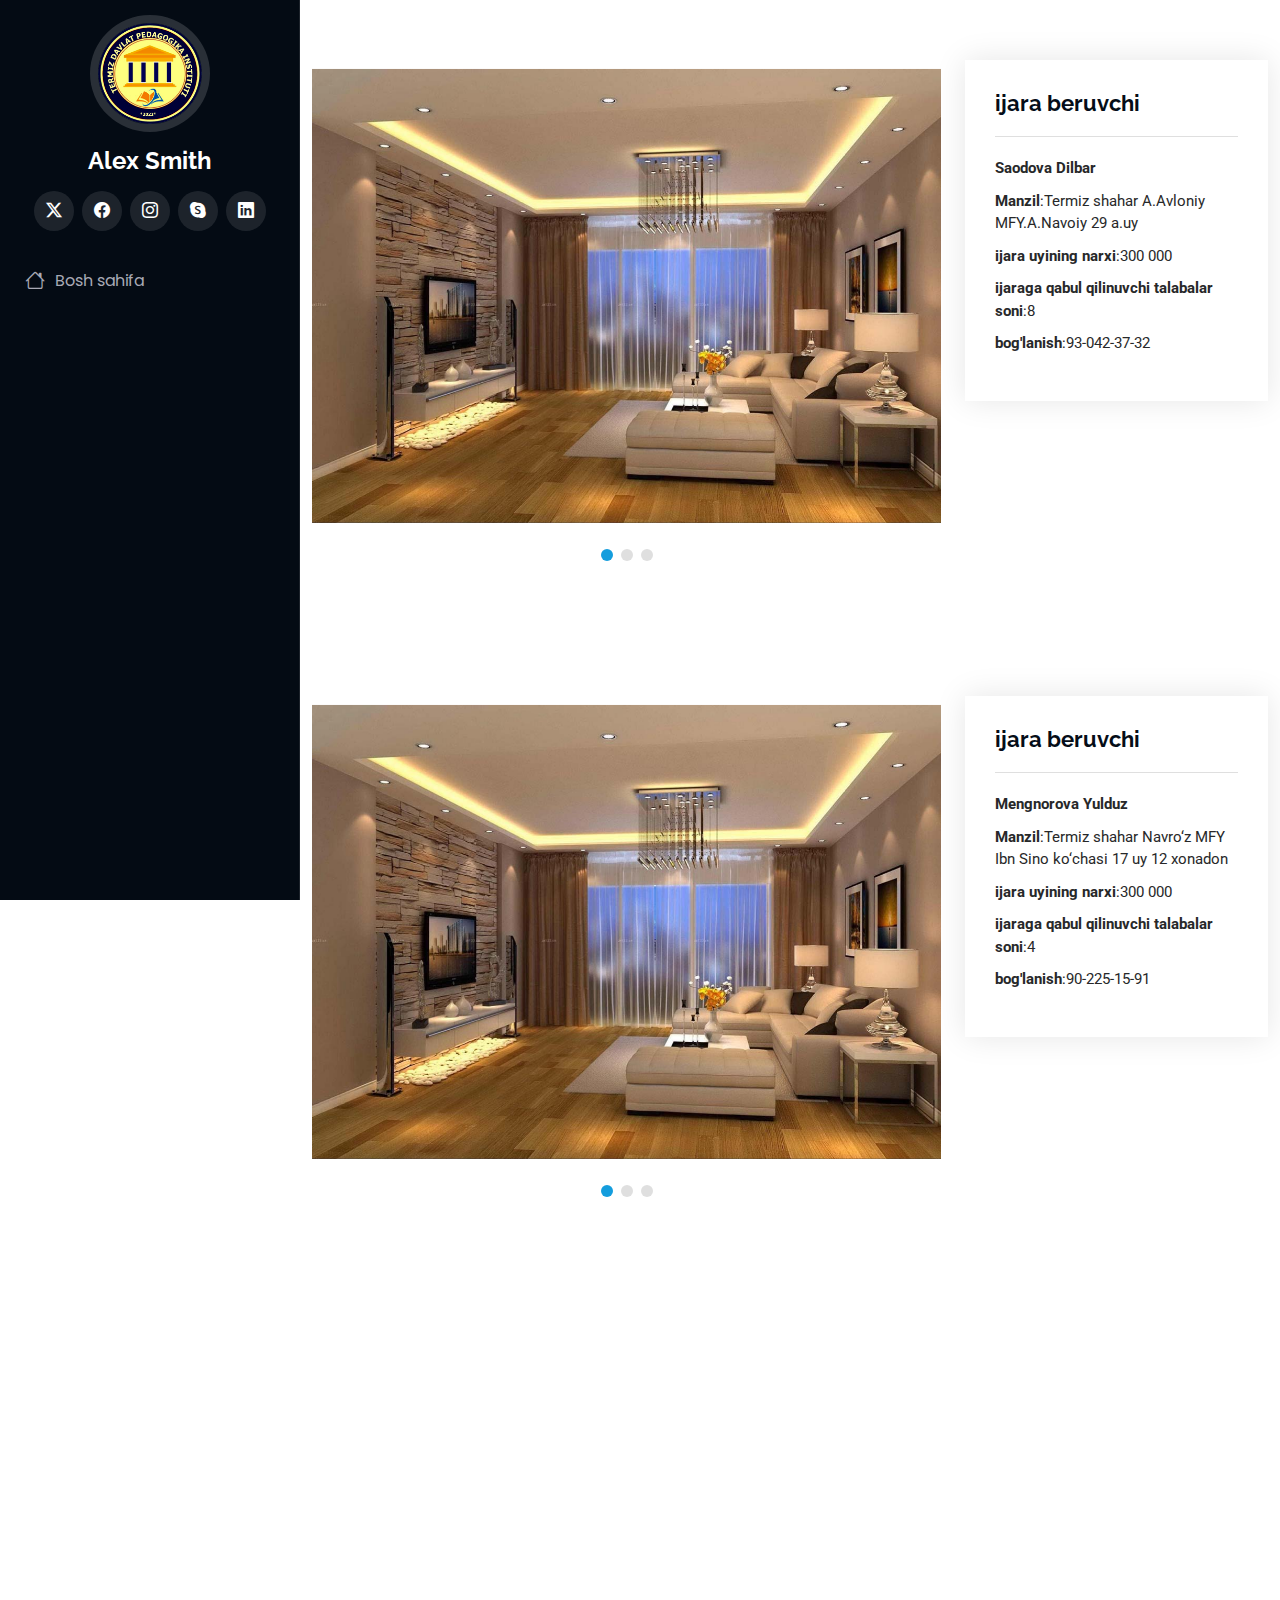
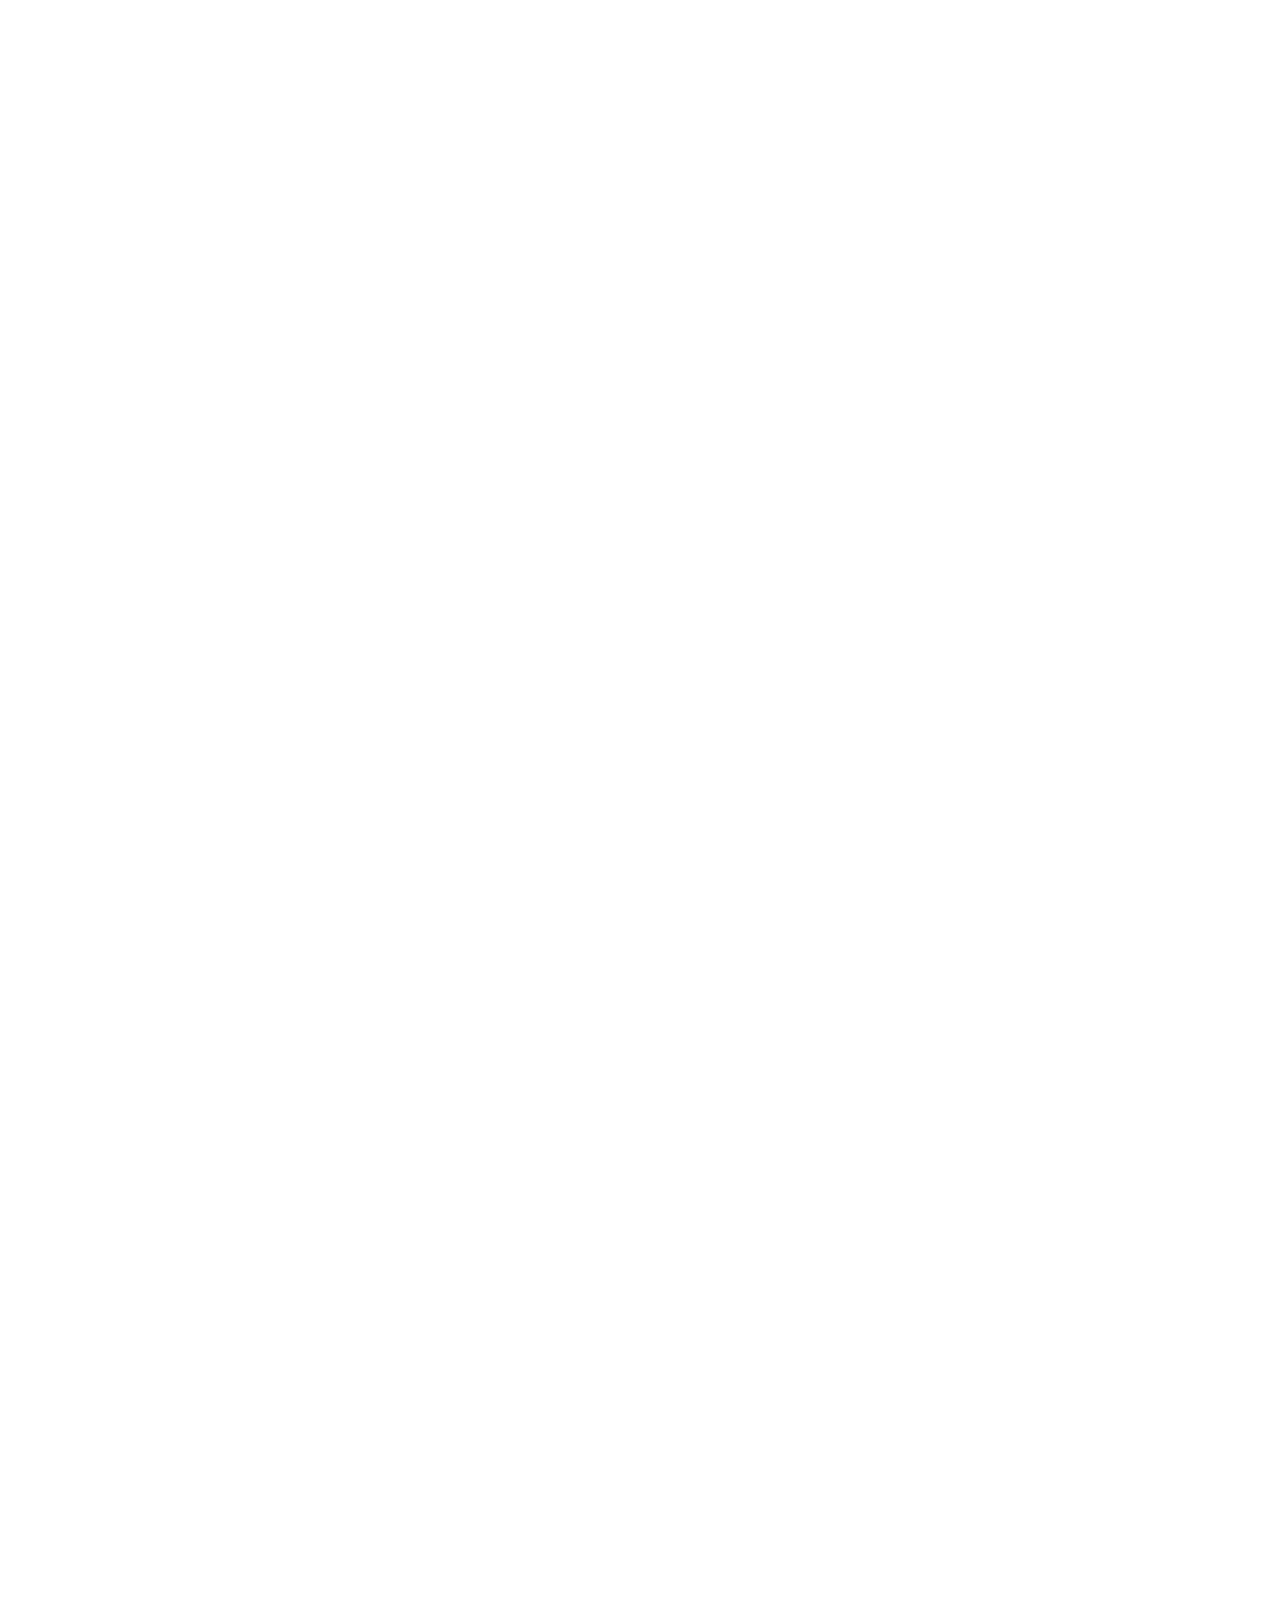
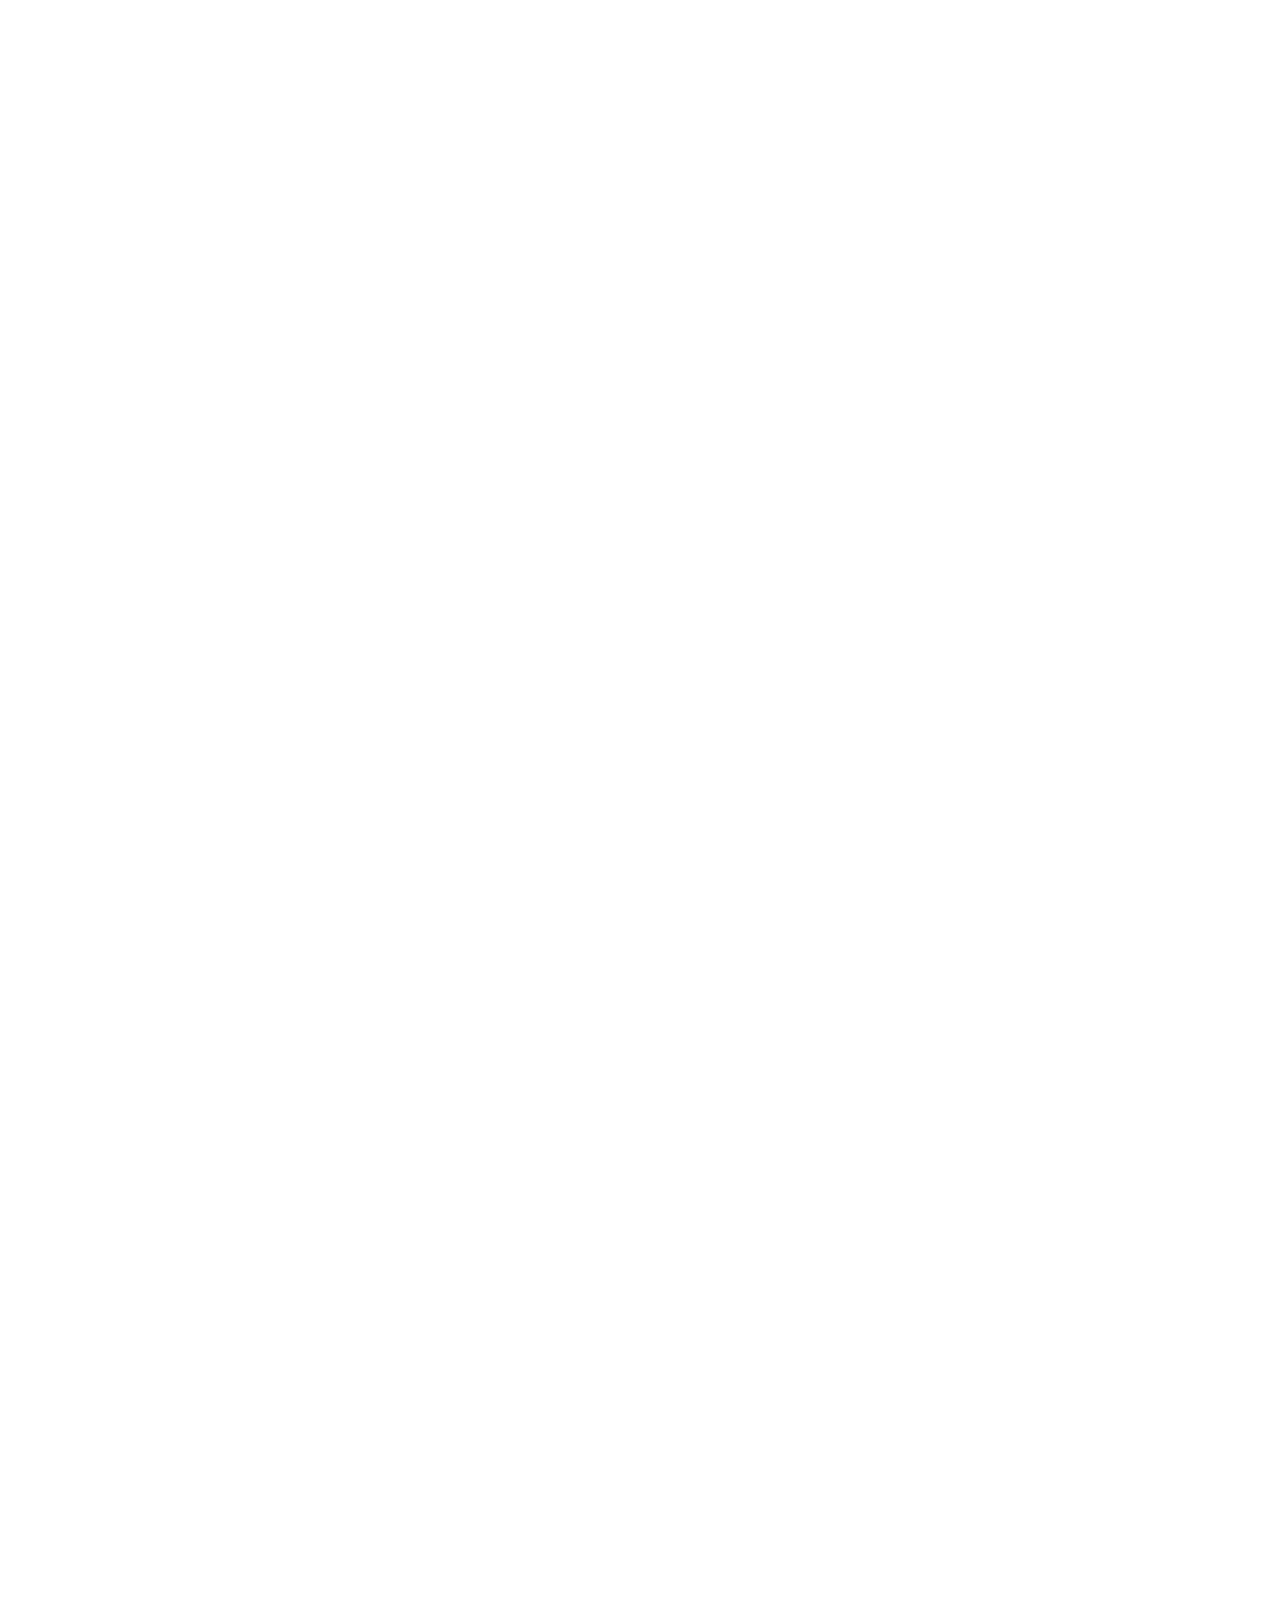
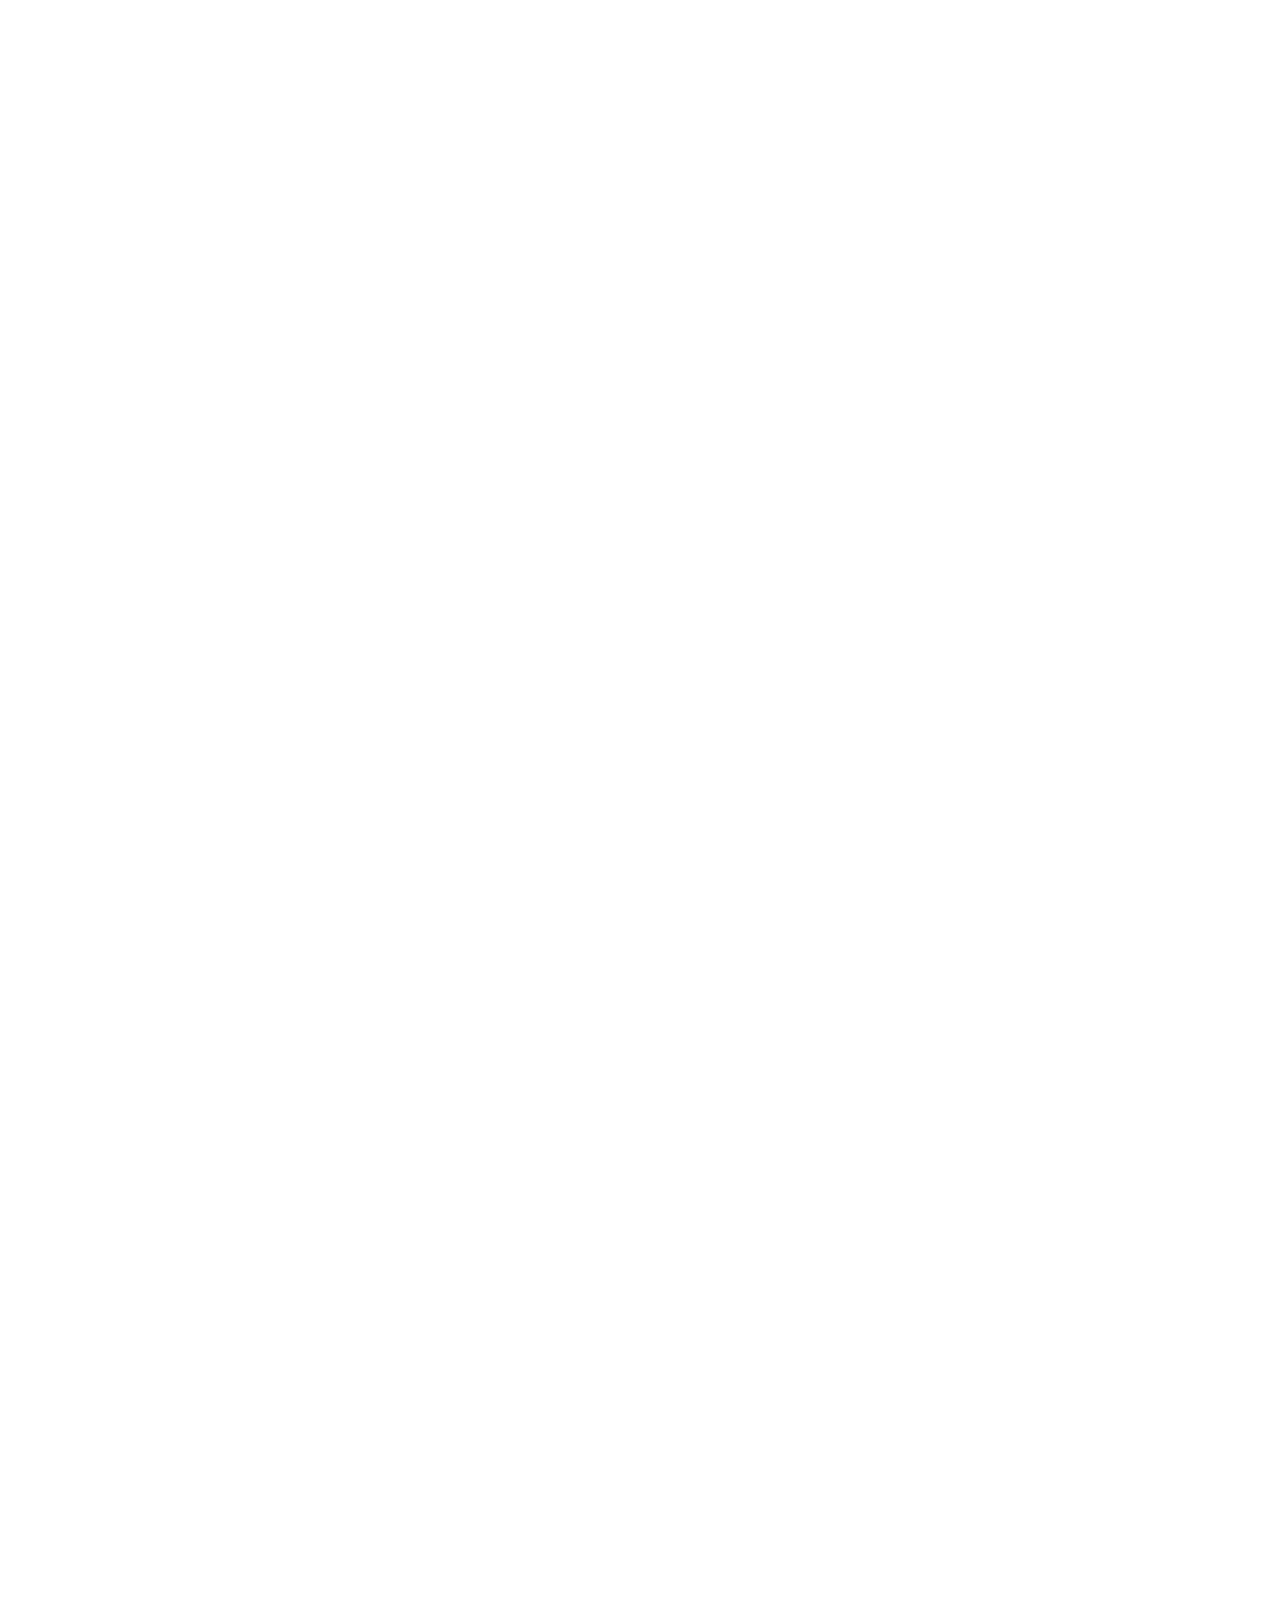
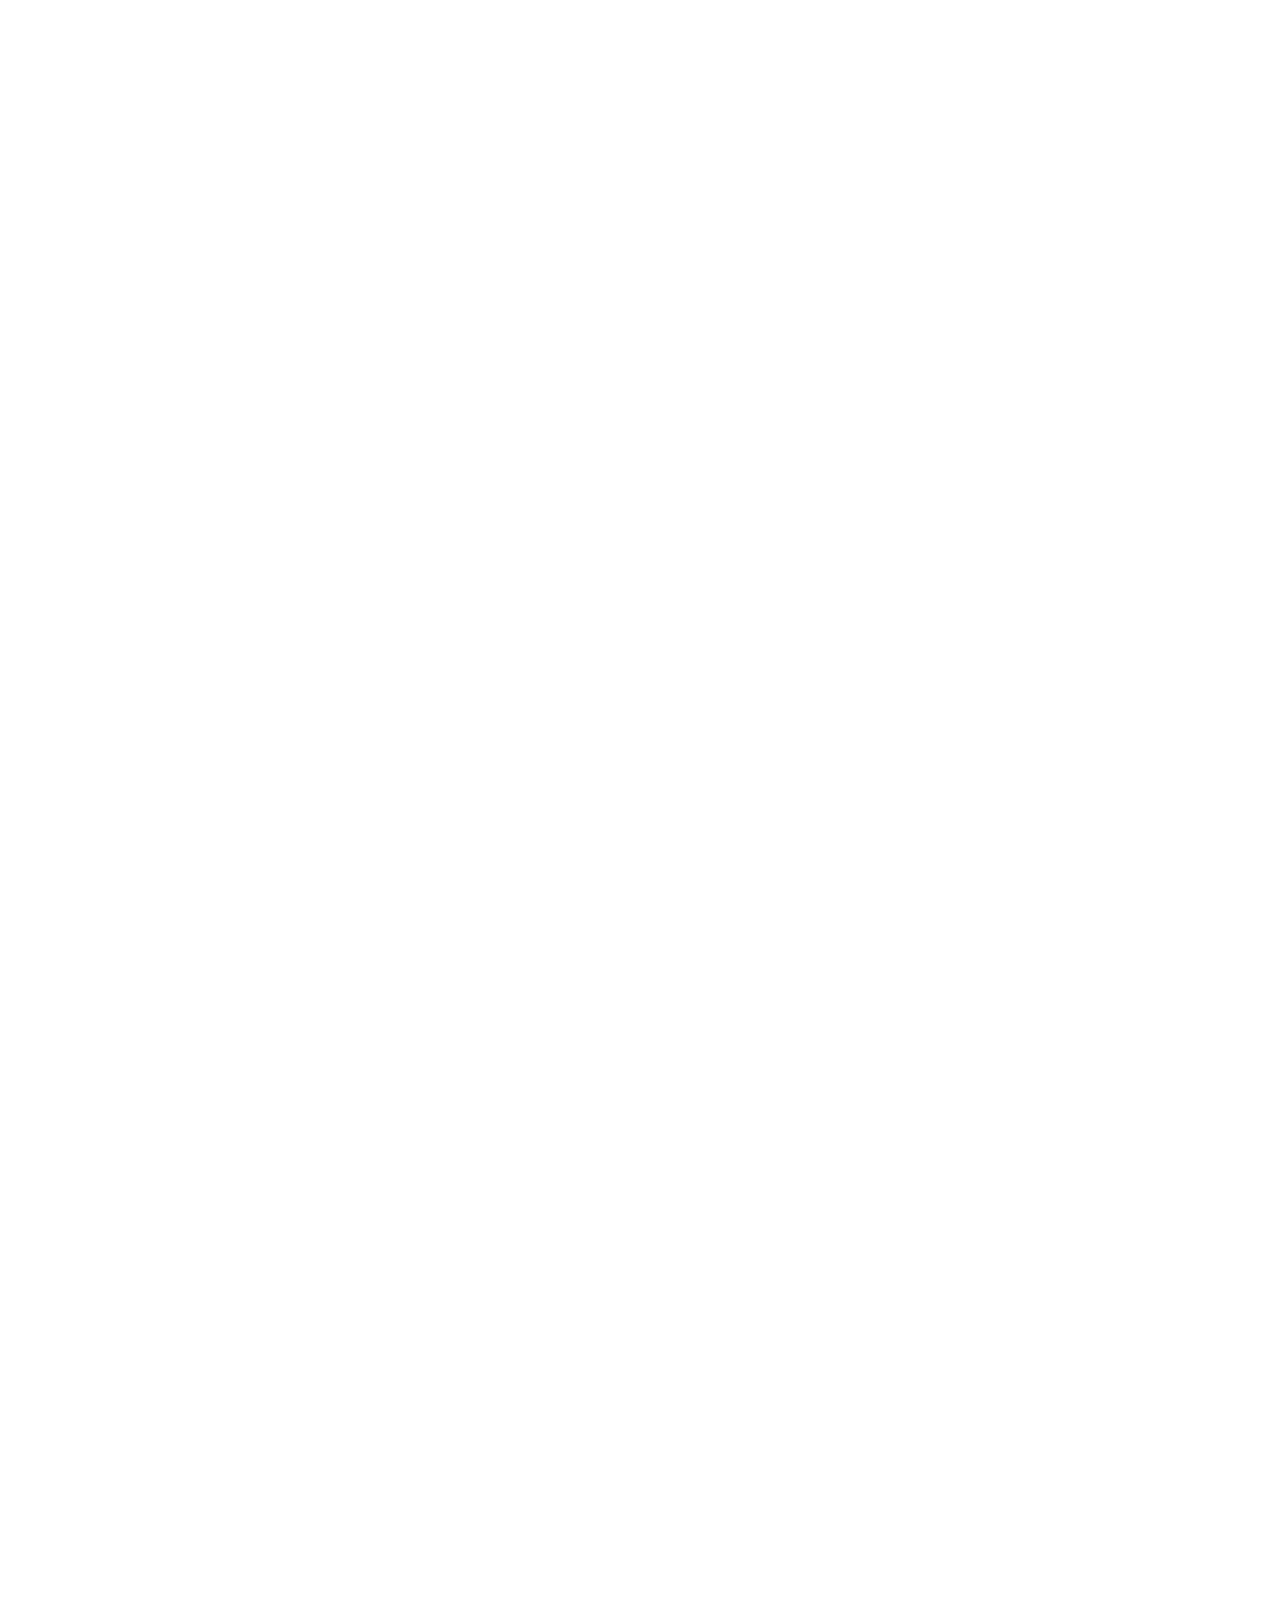
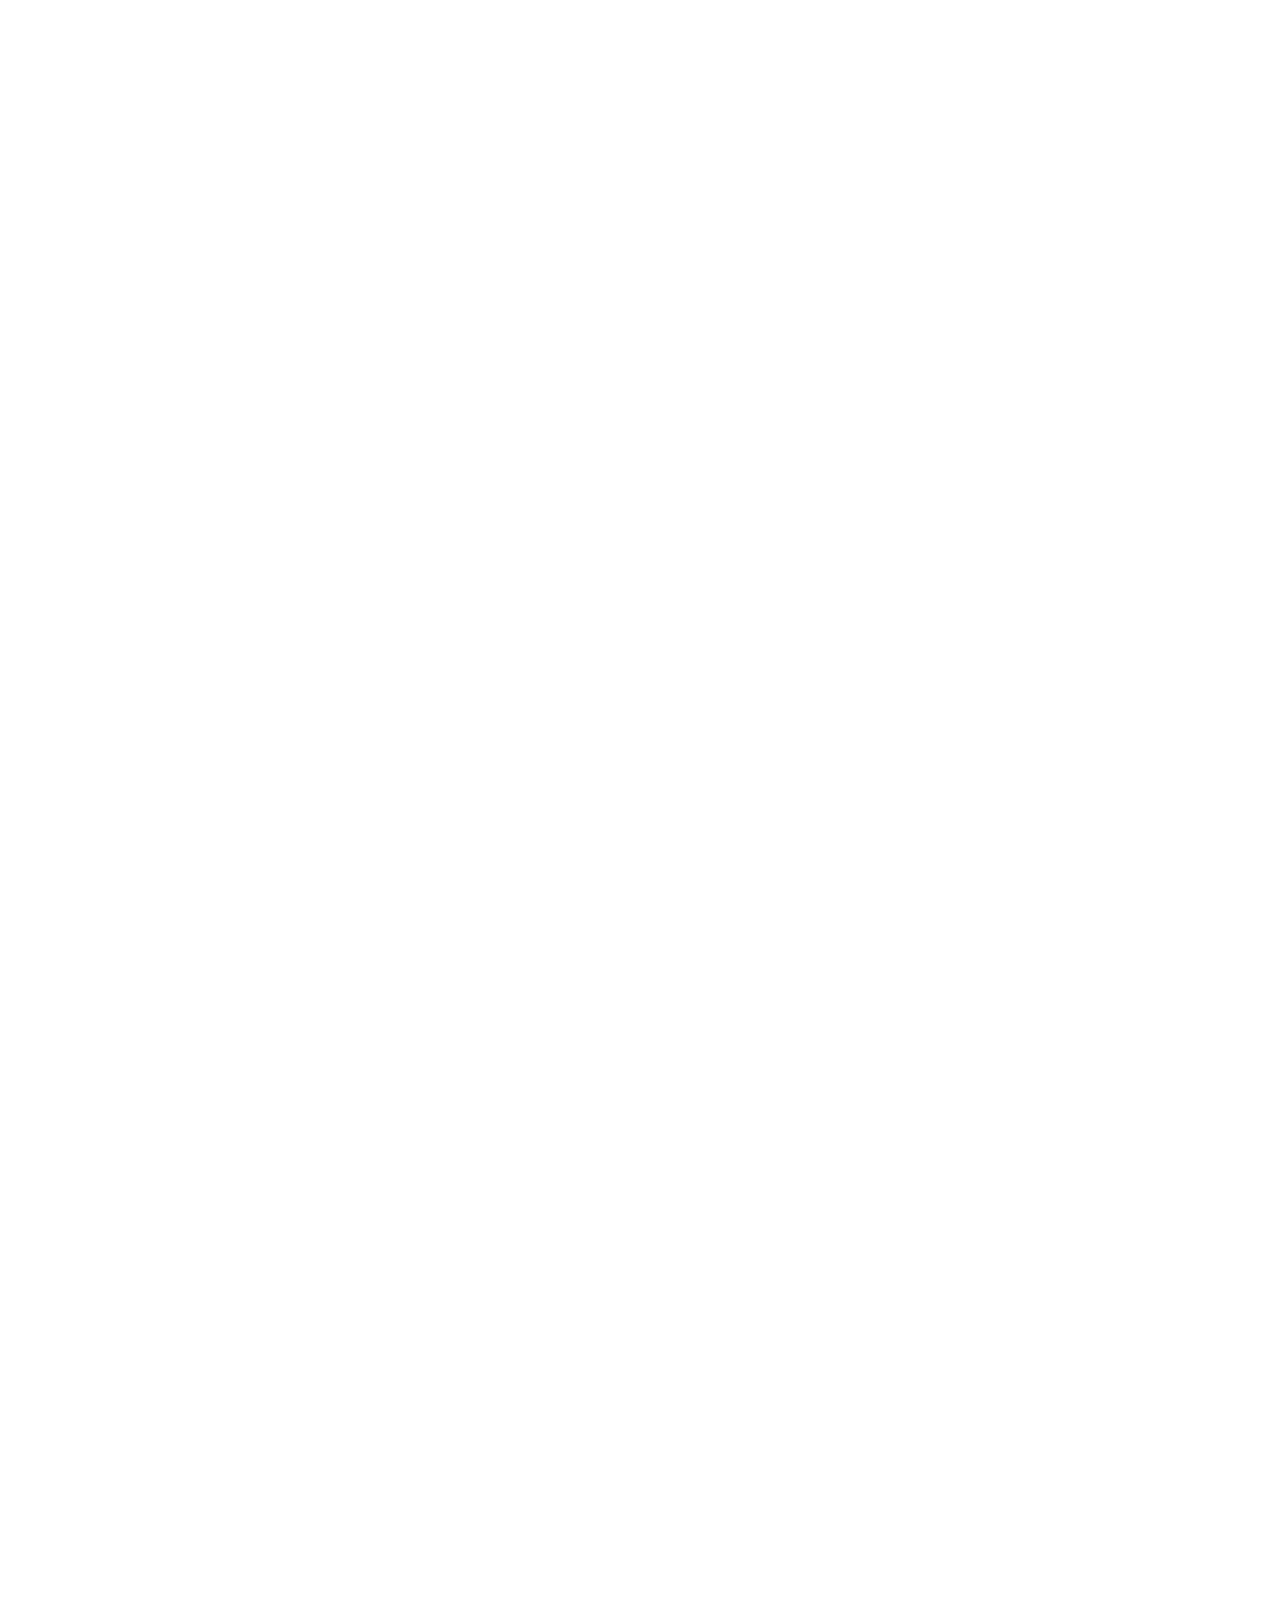
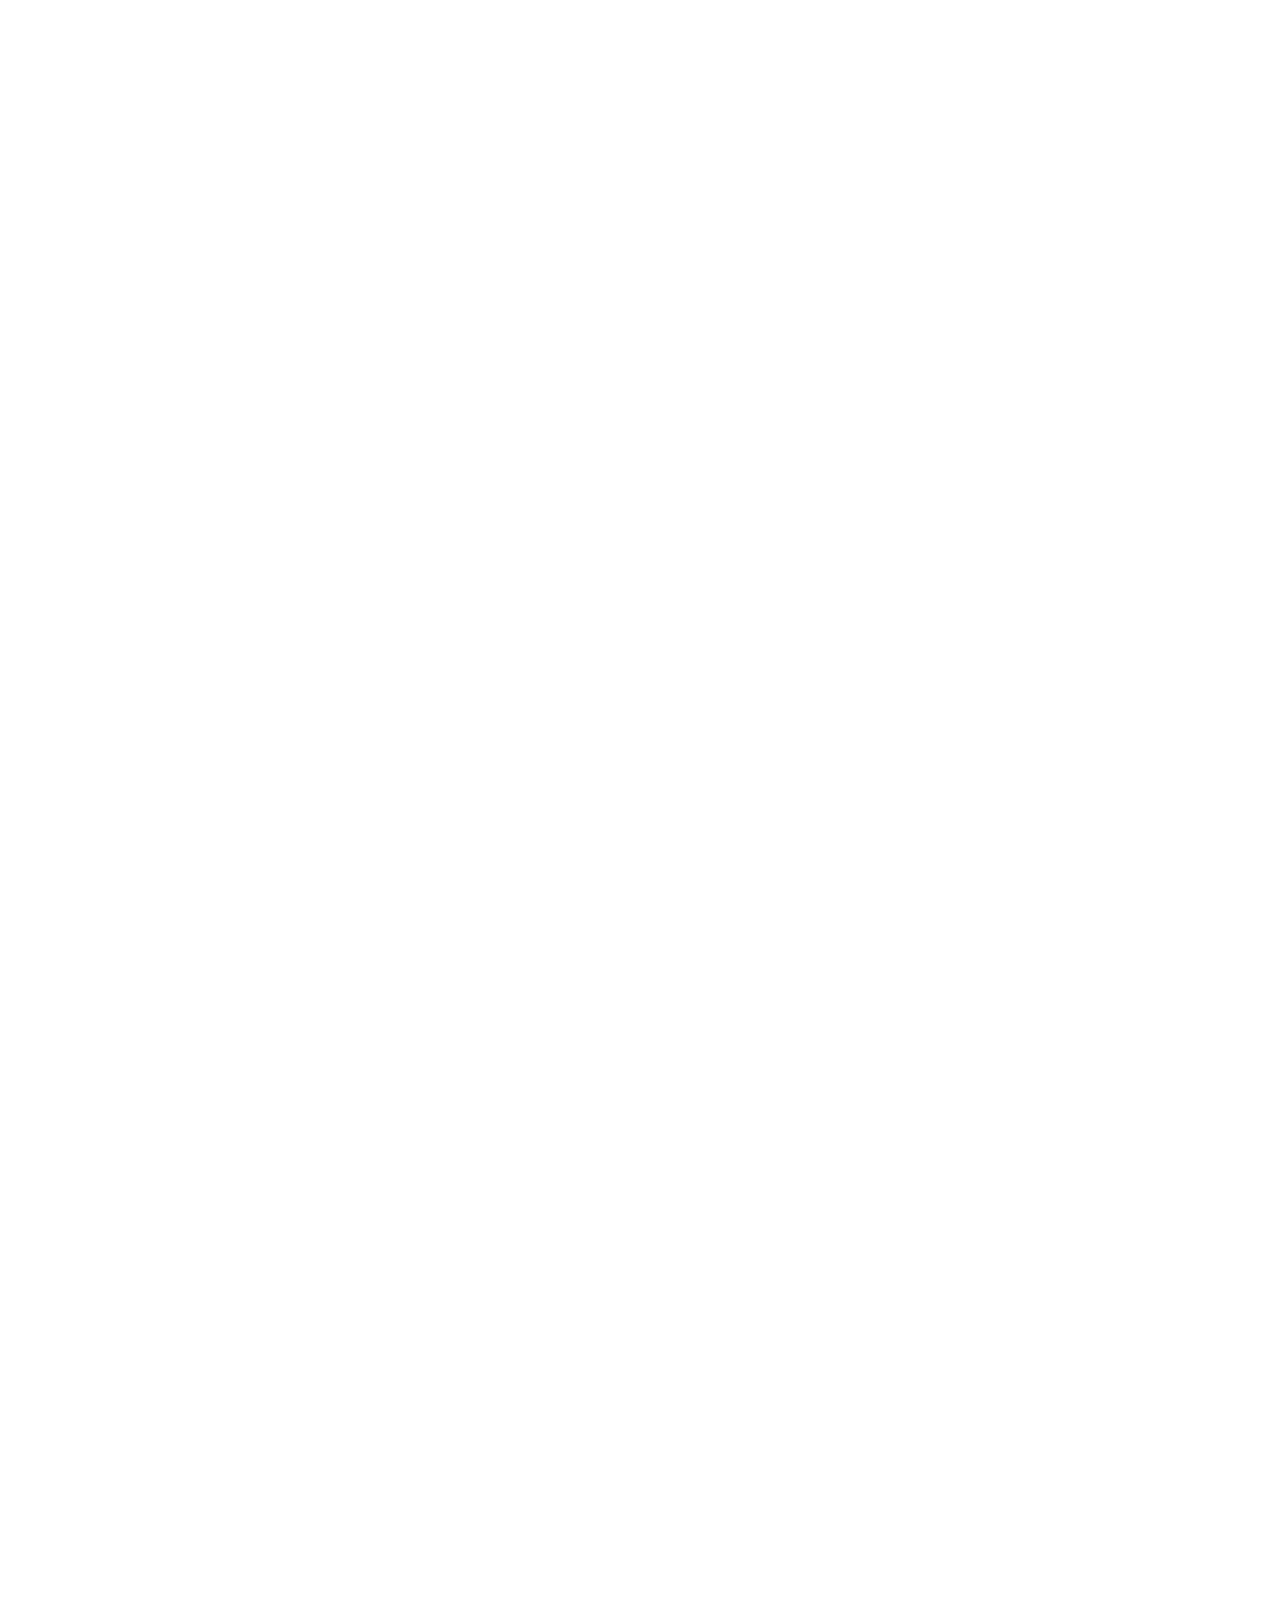
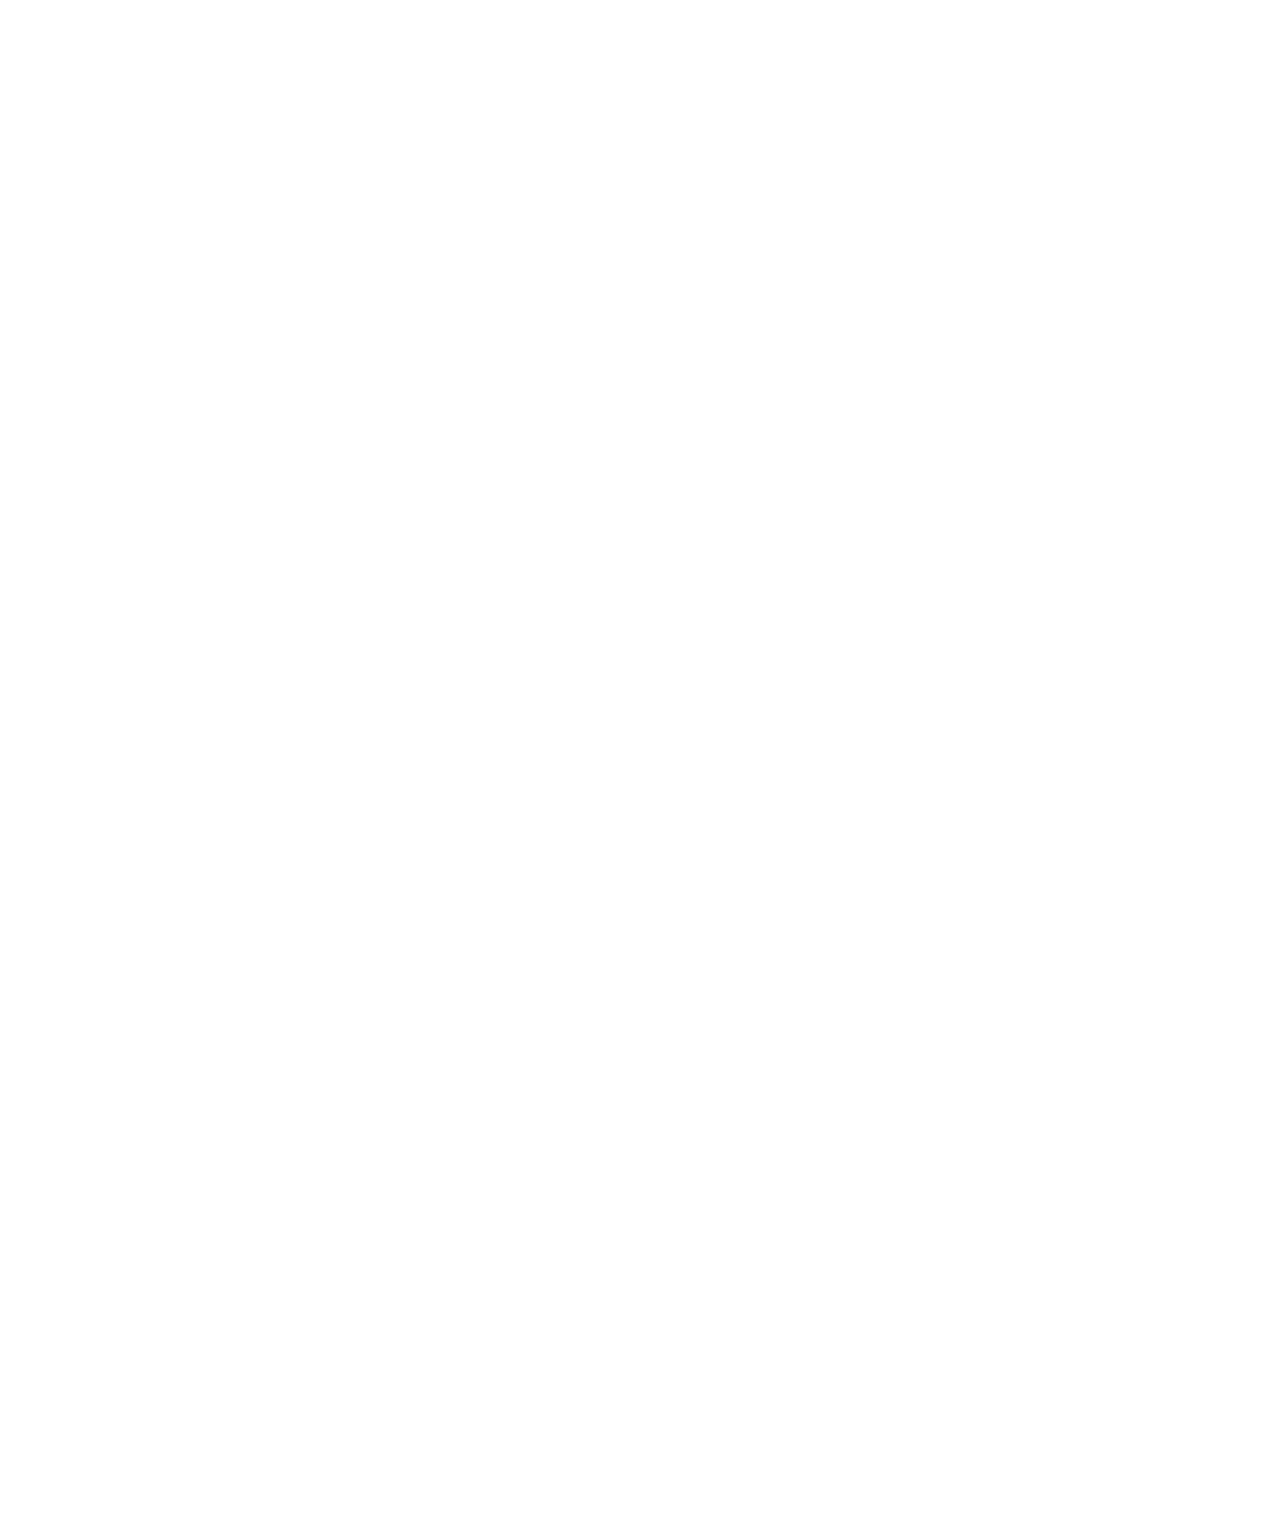
==== portfolio-details.html @ 52dccd1e "1_bosqich" ====
<!DOCTYPE html>
<html lang="en">

<head>
  <meta charset="utf-8">
  <meta content="width=device-width, initial-scale=1.0" name="viewport">
  <title>Termiz davlat pedagogika instituti</title>
  <meta content="" name="description">
  <meta content="" name="keywords">

  <!-- Favicons -->
  <link href="assets/img/Title.png" rel="icon">
  <link href="assets/img/Title.png" rel="apple-touch-icon">

  <!-- Fonts -->
  <link href="https://fonts.googleapis.com" rel="preconnect">
  <link href="https://fonts.gstatic.com" rel="preconnect" crossorigin>
  <link href="https://fonts.googleapis.com/css2?family=Roboto:ital,wght@0,100;0,300;0,400;0,500;0,700;0,900;1,100;1,300;1,400;1,500;1,700;1,900&family=Poppins:ital,wght@0,100;0,200;0,300;0,400;0,500;0,600;0,700;0,800;0,900;1,100;1,200;1,300;1,400;1,500;1,600;1,700;1,800;1,900&family=Raleway:ital,wght@0,100;0,200;0,300;0,400;0,500;0,600;0,700;0,800;0,900;1,100;1,200;1,300;1,400;1,500;1,600;1,700;1,800;1,900&display=swap" rel="stylesheet">

  <!-- Vendor CSS Files -->
  <link href="assets/vendor/bootstrap/css/bootstrap.min.css" rel="stylesheet">
  <link href="assets/vendor/bootstrap-icons/bootstrap-icons.css" rel="stylesheet">
  <link href="assets/vendor/aos/aos.css" rel="stylesheet">
  <link href="assets/vendor/glightbox/css/glightbox.min.css" rel="stylesheet">
  <link href="assets/vendor/swiper/swiper-bundle.min.css" rel="stylesheet">

  <!-- Main CSS File -->
  <link href="assets/css/main.css" rel="stylesheet">

  <!-- =======================================================
  * Template Name: iPortfolio
  * Template URL: https://bootstrapmade.com/iportfolio-bootstrap-portfolio-websites-template/
  * Updated: Jun 29 2024 with Bootstrap v5.3.3
  * Author: BootstrapMade.com
  * License: https://bootstrapmade.com/license/
  ======================================================== -->
</head>

<body class="portfolio-details-page">

  <header id="header" class="header dark-background d-flex flex-column">
    <i class="header-toggle d-xl-none bi bi-list"></i>

    <div class="profile-img">
      <img src="assets/img/logo-2.png" alt="" class="img-fluid rounded-circle">
    </div>

    <a href="index.html" class="logo d-flex align-items-center justify-content-center">
      <!-- Uncomment the line below if you also wish to use an image logo -->
      <!-- <img src="assets/img/logo.png" alt=""> -->
      <h1 class="sitename">Alex Smith</h1>
    </a>

    <div class="social-links text-center">
      <a href="#" class="twitter"><i class="bi bi-twitter-x"></i></a>
      <a href="#" class="facebook"><i class="bi bi-facebook"></i></a>
      <a href="#" class="instagram"><i class="bi bi-instagram"></i></a>
      <a href="#" class="google-plus"><i class="bi bi-skype"></i></a>
      <a href="#" class="linkedin"><i class="bi bi-linkedin"></i></a>
    </div>

    <nav id="navmenu" class="navmenu">
      <ul>
        <li><a href="index.html"><i class="bi bi-house navicon"></i>Bosh sahifa</a></li>
        <!-- <li><a href="#about"><i class="bi bi-person navicon"></i> About</a></li> -->
        <!-- <li><a href="#resume"><i class="bi bi-file-earmark-text navicon"></i> Resume</a></li> -->
        <!-- <li><a href="#portfolio"><i class="bi bi-images navicon"></i> manzilar</a></li> -->
        <!-- <li><a href="#services"><i class="bi bi-hdd-stack navicon"></i> Services</a></li> -->
        <!-- <li class="dropdown"><a href="#"><i class="bi bi-menu-button navicon"></i> <span>Dropdown</span> <i class="bi bi-chevron-down toggle-dropdown"></i></a> -->
          <!-- <ul>
            <li><a href="#">Dropdown 1</a></li>
            <li class="dropdown"><a href="#"><span>Deep Dropdown</span> <i class="bi bi-chevron-down toggle-dropdown"></i></a>
              <ul>
                <li><a href="#">Deep Dropdown 1</a></li>
                <li><a href="#">Deep Dropdown 2</a></li>
                <li><a href="#">Deep Dropdown 3</a></li>
                <li><a href="#">Deep Dropdown 4</a></li>
                <li><a href="#">Deep Dropdown 5</a></li>
              </ul>
            </li>
            <li><a href="#">Dropdown 2</a></li>
            <li><a href="#">Dropdown 3</a></li>
            <li><a href="#">Dropdown 4</a></li>
          </ul> -->
        </li>
        <!-- <li><a href="#contact"><i class="bi bi-envelope navicon"></i> Contact</a></li> -->
      </ul>
    </nav>

  </header>

  <main class="main">
    
    <!-- <div class="page-title dark-background">
      <div class="container d-lg-flex justify-content-between align-items-center">
        <nav class="breadcrumbs">
          <ol>
            <li><a href="index.html">Home</a></li>
          </ol>
        </nav>
      </div>
    </div> -->

    <!-- Portfolio Details Section -->
    <section id="portfolio-details" class="portfolio-details section">

      <div class="container" data-aos="fade-up" data-aos-delay="100">

        <div class="row gy-4">

          <div class="col-lg-8">
            <div class="portfolio-details-slider swiper init-swiper">

              <script type="application/json" class="swiper-config">
                {
                  "loop": true,
                  "speed": 600,
                  "autoplay": {
                    "delay": 5000
                  },
                  "slidesPerView": "auto",
                  "pagination": {
                    "el": ".swiper-pagination",
                    "type": "bullets",
                    "clickable": true
                  }
                }
              </script>

              <div class="swiper-wrapper align-items-center">

                <div class="swiper-slide">
                  <img src="assets/img/portfolio/Aps_02.jpg" alt="">
                </div>

                <div class="swiper-slide">
                  <img src="assets/img/portfolio/Aps_03.jpg" alt="">
                </div>

                <div class="swiper-slide">
                  <img src="assets/img/portfolio/Aps_04.jpg" alt="">
                </div>

              </div>
              <div class="swiper-pagination"></div>
            </div>
          </div>

          <div class="col-lg-4">
            <div class="portfolio-info" data-aos="fade-up" data-aos-delay="200">
              <h3>ijara beruvchi</h3>
              <ul>
                <li><strong>Saodova Dilbar</strong></li>
                <li><strong>Manzil</strong>:Termiz shahar A.Avloniy MFY.A.Navoiy 29 a.uy</li>
                <li><strong>ijara uyining narxi</strong>:300 000</li>
                <li><strong>ijaraga qabul qilinuvchi talabalar soni</strong>:8</li>
                <li><strong>bog'lanish</strong>:93-042-37-32</li>
              </ul>
            </div>
          </div>
        </div>
        
      </div>
      
    </section><!-- /Portfolio Details Section -->
        <!-- Portfolio Details Section -->
        <section id="portfolio-details" class="portfolio-details section">

          <div class="container" data-aos="fade-up" data-aos-delay="100">
    
            <div class="row gy-4">
    
              <div class="col-lg-8">
                <div class="portfolio-details-slider swiper init-swiper">
    
                  <script type="application/json" class="swiper-config">
                    {
                      "loop": true,
                      "speed": 600,
                      "autoplay": {
                        "delay": 5000
                      },
                      "slidesPerView": "auto",
                      "pagination": {
                        "el": ".swiper-pagination",
                        "type": "bullets",
                        "clickable": true
                      }
                    }
                  </script>
    
                  <div class="swiper-wrapper align-items-center">
    
                    <div class="swiper-slide">
                      <img src="assets/img/portfolio/Aps_02.jpg" alt="">
                    </div>
    
                    <div class="swiper-slide">
                      <img src="assets/img/portfolio/Aps_03.jpg" alt="">
                    </div>
    
                    <div class="swiper-slide">
                      <img src="assets/img/portfolio/Aps_04.jpg" alt="">
                    </div>
    
                  </div>
                  <div class="swiper-pagination"></div>
                </div>
              </div>
    
              <div class="col-lg-4">
                <div class="portfolio-info" data-aos="fade-up" data-aos-delay="200">
                  <h3>ijara beruvchi</h3>
                  <ul>
                    <li><strong>Mengnorova Yulduz</strong></li>
                    <li><strong>Manzil</strong>:Termiz shahar Navro‘z MFY Ibn Sino ko‘chasi 17 uy 12 xonadon</li>
                    <li><strong>ijara uyining narxi</strong>:300 000</li>
                    <li><strong>ijaraga qabul qilinuvchi talabalar soni</strong>:4</li>
                    <li><strong>bog'lanish</strong>:90-225-15-91 </li>
                  </ul>
                </div>
              </div>
            </div>
            
          </div>
          
        </section><!-- /Portfolio Details Section -->
      </section><!-- /Portfolio Details Section -->
      <!-- Portfolio Details Section -->
      <section id="portfolio-details" class="portfolio-details section">

        <div class="container" data-aos="fade-up" data-aos-delay="100">
  
          <div class="row gy-4">
  
            <div class="col-lg-8">
              <div class="portfolio-details-slider swiper init-swiper">
  
                <script type="application/json" class="swiper-config">
                  {
                    "loop": true,
                    "speed": 600,
                    "autoplay": {
                      "delay": 5000
                    },
                    "slidesPerView": "auto",
                    "pagination": {
                      "el": ".swiper-pagination",
                      "type": "bullets",
                      "clickable": true
                    }
                  }
                </script>
  
                <div class="swiper-wrapper align-items-center">
  
                  <div class="swiper-slide">
                    <img src="assets/img/portfolio/Aps_02.jpg" alt="">
                  </div>
  
                  <div class="swiper-slide">
                    <img src="assets/img/portfolio/Aps_03.jpg" alt="">
                  </div>
  
                  <div class="swiper-slide">
                    <img src="assets/img/portfolio/Aps_04.jpg" alt="">
                  </div>
  
                </div>
                <div class="swiper-pagination"></div>
              </div>
            </div>
  
            <div class="col-lg-4">
              <div class="portfolio-info" data-aos="fade-up" data-aos-delay="200">
                <h3>ijara beruvchi</h3>
                <ul>
                  <li><strong>Ro‘ziqulov Sirojiddin</strong></li>
                  <li><strong>Manzil</strong>:Farxod MFY Gulobod 32 uy </li>
                  <li><strong>ijara uyining narxi</strong>:300 000</li>
                  <li><strong>ijaraga qabul qilinuvchi talabalar soni</strong>:10</li>
                  <li><strong>bog'lanish</strong>:91-582-02-02 </li>
                </ul>
              </div>
            </div>
          </div>
          
        </div>
        
      </section><!-- /Portfolio Details Section -->
    </section><!-- /Portfolio Details Section -->
    <!-- Portfolio Details Section -->
    <section id="portfolio-details" class="portfolio-details section">

      <div class="container" data-aos="fade-up" data-aos-delay="100">

        <div class="row gy-4">

          <div class="col-lg-8">
            <div class="portfolio-details-slider swiper init-swiper">

              <script type="application/json" class="swiper-config">
                {
                  "loop": true,
                  "speed": 600,
                  "autoplay": {
                    "delay": 5000
                  },
                  "slidesPerView": "auto",
                  "pagination": {
                    "el": ".swiper-pagination",
                    "type": "bullets",
                    "clickable": true
                  }
                }
              </script>

              <div class="swiper-wrapper align-items-center">

                <div class="swiper-slide">
                  <img src="assets/img/portfolio/Aps_02.jpg" alt="">
                </div>

                <div class="swiper-slide">
                  <img src="assets/img/portfolio/Aps_03.jpg" alt="">
                </div>

                <div class="swiper-slide">
                  <img src="assets/img/portfolio/Aps_04.jpg" alt="">
                </div>

              </div>
              <div class="swiper-pagination"></div>
            </div>
          </div>

          <div class="col-lg-4">
            <div class="portfolio-info" data-aos="fade-up" data-aos-delay="200">
              <h3>ijara beruvchi</h3>
              <ul>
                <li><strong>Ortiqova Dilnoza</strong></li>
                <li><strong>Manzil</strong>:Termiz shahar farxod MFY Zilol ko‘chasi 4 uy 18 xonadon</li>
                <li><strong>ijara uyining narxi</strong>:300 000</li>
                <li><strong>ijaraga qabul qilinuvchi talabalar soni</strong>:4</li>
                <li><strong>bog'lanish</strong>:97-225-28-21</li>
              </ul>
            </div>
          </div>
        </div>
        
      </div>
      
    </section><!-- /Portfolio Details Section -->
  </section><!-- /Portfolio Details Section -->
  <!-- Portfolio Details Section -->
  <section id="portfolio-details" class="portfolio-details section">

    <div class="container" data-aos="fade-up" data-aos-delay="100">

      <div class="row gy-4">

        <div class="col-lg-8">
          <div class="portfolio-details-slider swiper init-swiper">

            <script type="application/json" class="swiper-config">
              {
                "loop": true,
                "speed": 600,
                "autoplay": {
                  "delay": 5000
                },
                "slidesPerView": "auto",
                "pagination": {
                  "el": ".swiper-pagination",
                  "type": "bullets",
                  "clickable": true
                }
              }
            </script>

            <div class="swiper-wrapper align-items-center">

              <div class="swiper-slide">
                <img src="assets/img/portfolio/Aps_02.jpg" alt="">
              </div>

              <div class="swiper-slide">
                <img src="assets/img/portfolio/Aps_03.jpg" alt="">
              </div>

              <div class="swiper-slide">
                <img src="assets/img/portfolio/Aps_04.jpg" alt="">
              </div>

            </div>
            <div class="swiper-pagination"></div>
          </div>
        </div>

        <div class="col-lg-4">
          <div class="portfolio-info" data-aos="fade-up" data-aos-delay="200">
            <h3>ijara beruvchi</h3>
            <ul>
              <li><strong>Mamatmurodova Nazira</strong></li>
              <li><strong>Manzil</strong>:Termiz shaxar At Termiziy kuchasi 36 a uy</li>
              <li><strong>ijara uyining narxi</strong>:300 000</li>
              <li><strong>ijaraga qabul qilinuvchi talabalar soni</strong>:5</li>
              <li><strong>bog'lanish</strong>:97-554-74-44</li>
            </ul>
          </div>
        </div>
      </div>
      
    </div>
    
  </section><!-- /Portfolio Details Section -->
</section><!-- /Portfolio Details Section -->
<!-- Portfolio Details Section -->
<section id="portfolio-details" class="portfolio-details section">

  <div class="container" data-aos="fade-up" data-aos-delay="100">

    <div class="row gy-4">

      <div class="col-lg-8">
        <div class="portfolio-details-slider swiper init-swiper">

          <script type="application/json" class="swiper-config">
            {
              "loop": true,
              "speed": 600,
              "autoplay": {
                "delay": 5000
              },
              "slidesPerView": "auto",
              "pagination": {
                "el": ".swiper-pagination",
                "type": "bullets",
                "clickable": true
              }
            }
          </script>

          <div class="swiper-wrapper align-items-center">

            <div class="swiper-slide">
              <img src="assets/img/portfolio/Aps_02.jpg" alt="">
            </div>

            <div class="swiper-slide">
              <img src="assets/img/portfolio/Aps_03.jpg" alt="">
            </div>

            <div class="swiper-slide">
              <img src="assets/img/portfolio/Aps_04.jpg" alt="">
            </div>

          </div>
          <div class="swiper-pagination"></div>
        </div>
      </div>

      <div class="col-lg-4">
        <div class="portfolio-info" data-aos="fade-up" data-aos-delay="200">
          <h3>ijara beruvchi</h3>
          <ul>
            <li><strong>Xudoyberdiyeva Umida Xudoyberdiyevna</strong></li>
            <li><strong>Manzil</strong>:Termiz shaxar Jayxun MFy 16 kvartal 15 uy.22 xonadon</li>
            <li><strong>ijara uyining narxi</strong>:300 000</li>
            <li><strong>ijaraga qabul qilinuvchi talabalar soni</strong>:8</li>
            <li><strong>bog'lanish</strong>: 91-719-00-81</li>
          </ul>
        </div>
      </div>
    </div>
    
  </div>
  
</section><!-- /Portfolio Details Section -->
</section><!-- /Portfolio Details Section -->
<!-- Portfolio Details Section -->
<section id="portfolio-details" class="portfolio-details section">

  <div class="container" data-aos="fade-up" data-aos-delay="100">

    <div class="row gy-4">

      <div class="col-lg-8">
        <div class="portfolio-details-slider swiper init-swiper">

          <script type="application/json" class="swiper-config">
            {
              "loop": true,
              "speed": 600,
              "autoplay": {
                "delay": 5000
              },
              "slidesPerView": "auto",
              "pagination": {
                "el": ".swiper-pagination",
                "type": "bullets",
                "clickable": true
              }
            }
          </script>

          <div class="swiper-wrapper align-items-center">

            <div class="swiper-slide">
              <img src="assets/img/portfolio/Aps_02.jpg" alt="">
            </div>

            <div class="swiper-slide">
              <img src="assets/img/portfolio/Aps_03.jpg" alt="">
            </div>

            <div class="swiper-slide">
              <img src="assets/img/portfolio/Aps_04.jpg" alt="">
            </div>

          </div>
          <div class="swiper-pagination"></div>
        </div>
      </div>

      <div class="col-lg-4">
        <div class="portfolio-info" data-aos="fade-up" data-aos-delay="200">
          <h3>ijara beruvchi</h3>
          <ul>
            <li><strong>Eshonkulov Bekzod Jurayevich</strong></li>
            <li><strong>Manzil</strong>:Termiz shaxar Navruz MFY Ibn Sino kuchasi 23 uy 26 xonadon</li>
            <li><strong>ijara uyining narxi</strong>:300 000</li>
            <li><strong>ijaraga qabul qilinuvchi talabalar soni</strong>:13</li>
            <li><strong>bog'lanish</strong>:94-444-63-62</li>
          </ul>
        </div>
      </div>
    </div>
    
  </div>
  
</section><!-- /Portfolio Details Section -->
</section><!-- /Portfolio Details Section -->
<!-- Portfolio Details Section -->
<section id="portfolio-details" class="portfolio-details section">

  <div class="container" data-aos="fade-up" data-aos-delay="100">

    <div class="row gy-4">

      <div class="col-lg-8">
        <div class="portfolio-details-slider swiper init-swiper">

          <script type="application/json" class="swiper-config">
            {
              "loop": true,
              "speed": 600,
              "autoplay": {
                "delay": 5000
              },
              "slidesPerView": "auto",
              "pagination": {
                "el": ".swiper-pagination",
                "type": "bullets",
                "clickable": true
              }
            }
          </script>

          <div class="swiper-wrapper align-items-center">

            <div class="swiper-slide">
              <img src="assets/img/portfolio/Aps_02.jpg" alt="">
            </div>

            <div class="swiper-slide">
              <img src="assets/img/portfolio/Aps_03.jpg" alt="">
            </div>

            <div class="swiper-slide">
              <img src="assets/img/portfolio/Aps_04.jpg" alt="">
            </div>

          </div>
          <div class="swiper-pagination"></div>
        </div>
      </div>

      <div class="col-lg-4">
        <div class="portfolio-info" data-aos="fade-up" data-aos-delay="200">
          <h3>ijara beruvchi</h3>
          <ul>
            <li><strong>Tursunova Xamida</strong></li>
            <li><strong>Manzil</strong>:Termiz sh, Farxod MFY, Fgulobod ko‘chasi, 11</li>
            <li><strong>ijara uyining narxi</strong>:300 000</li>
            <li><strong>ijaraga qabul qilinuvchi talabalar soni</strong>:8</li>
            <li><strong>bog'lanish</strong>:99-425-24-03</li>
          </ul>
        </div>
      </div>
    </div>
    
  </div>
  
</section><!-- /Portfolio Details Section -->
</section><!-- /Portfolio Details Section -->
<!-- Portfolio Details Section -->
<section id="portfolio-details" class="portfolio-details section">

  <div class="container" data-aos="fade-up" data-aos-delay="100">

    <div class="row gy-4">

      <div class="col-lg-8">
        <div class="portfolio-details-slider swiper init-swiper">

          <script type="application/json" class="swiper-config">
            {
              "loop": true,
              "speed": 600,
              "autoplay": {
                "delay": 5000
              },
              "slidesPerView": "auto",
              "pagination": {
                "el": ".swiper-pagination",
                "type": "bullets",
                "clickable": true
              }
            }
          </script>

          <div class="swiper-wrapper align-items-center">

            <div class="swiper-slide">
              <img src="assets/img/portfolio/Aps_02.jpg" alt="">
            </div>

            <div class="swiper-slide">
              <img src="assets/img/portfolio/Aps_03.jpg" alt="">
            </div>

            <div class="swiper-slide">
              <img src="assets/img/portfolio/Aps_04.jpg" alt="">
            </div>

          </div>
          <div class="swiper-pagination"></div>
        </div>
      </div>

      <div class="col-lg-4">
        <div class="portfolio-info" data-aos="fade-up" data-aos-delay="200">
          <h3>ijara beruvchi</h3>
          <ul>
            <li><strong>Norpo‘latova Yang‘il </strong></li>
            <li><strong>Manzil</strong>:Termiz sh, Farxod MFY, Gulobod ko‘chasi, 5 </li>
            <li><strong>ijara uyining narxi</strong>:300 000</li>
            <li><strong>ijaraga qabul qilinuvchi talabalar soni</strong>:8</li>
            <li><strong>bog'lanish</strong>:99-504-02-49</li>
          </ul>
        </div>
      </div>
    </div>
    
  </div>
  
</section><!-- /Portfolio Details Section -->
</section><!-- /Portfolio Details Section -->
<!-- Portfolio Details Section -->
<section id="portfolio-details" class="portfolio-details section">

  <div class="container" data-aos="fade-up" data-aos-delay="100">

    <div class="row gy-4">

      <div class="col-lg-8">
        <div class="portfolio-details-slider swiper init-swiper">

          <script type="application/json" class="swiper-config">
            {
              "loop": true,
              "speed": 600,
              "autoplay": {
                "delay": 5000
              },
              "slidesPerView": "auto",
              "pagination": {
                "el": ".swiper-pagination",
                "type": "bullets",
                "clickable": true
              }
            }
          </script>

          <div class="swiper-wrapper align-items-center">

            <div class="swiper-slide">
              <img src="assets/img/portfolio/Aps_02.jpg" alt="">
            </div>

            <div class="swiper-slide">
              <img src="assets/img/portfolio/Aps_03.jpg" alt="">
            </div>

            <div class="swiper-slide">
              <img src="assets/img/portfolio/Aps_04.jpg" alt="">
            </div>

          </div>
          <div class="swiper-pagination"></div>
        </div>
      </div>

      <div class="col-lg-4">
        <div class="portfolio-info" data-aos="fade-up" data-aos-delay="200">
          <h3>ijara beruvchi</h3>
          <ul>
            <li><strong>Abdunaimov Chorshanbi</strong></li>
            <li><strong>Manzil</strong>:Termiz sh, Farxod MFY, So‘g‘diyona ko‘chasi, 36</li>
            <li><strong>ijara uyining narxi</strong>:300 000</li>
            <li><strong>ijaraga qabul qilinuvchi talabalar soni</strong>:10</li>
            <li><strong>bog'lanish</strong>:90-072-96-66 99-673-76-20</li>
          </ul>
        </div>
      </div>
    </div>
    
  </div>
  
</section><!-- /Portfolio Details Section -->
</section><!-- /Portfolio Details Section -->
<!-- Portfolio Details Section -->
<section id="portfolio-details" class="portfolio-details section">

  <div class="container" data-aos="fade-up" data-aos-delay="100">

    <div class="row gy-4">

      <div class="col-lg-8">
        <div class="portfolio-details-slider swiper init-swiper">

          <script type="application/json" class="swiper-config">
            {
              "loop": true,
              "speed": 600,
              "autoplay": {
                "delay": 5000
              },
              "slidesPerView": "auto",
              "pagination": {
                "el": ".swiper-pagination",
                "type": "bullets",
                "clickable": true
              }
            }
          </script>

          <div class="swiper-wrapper align-items-center">

            <div class="swiper-slide">
              <img src="assets/img/portfolio/Aps_02.jpg" alt="">
            </div>

            <div class="swiper-slide">
              <img src="assets/img/portfolio/Aps_03.jpg" alt="">
            </div>

            <div class="swiper-slide">
              <img src="assets/img/portfolio/Aps_04.jpg" alt="">
            </div>

          </div>
          <div class="swiper-pagination"></div>
        </div>
      </div>

      <div class="col-lg-4">
        <div class="portfolio-info" data-aos="fade-up" data-aos-delay="200">
          <h3>ijara beruvchi</h3>
          <ul>
            <li><strong>Saodova Dilbar</strong></li>
            <li><strong>Manzil</strong>:Termiz shahar A.Avloniy MFY.A.Navoiy 29 a.uy</li>
            <li><strong>ijara uyining narxi</strong>:300 000</li>
            <li><strong>ijaraga qabul qilinuvchi talabalar soni</strong>:8</li>
            <li><strong>bog'lanish</strong>: 93-042-37-32</li>
          </ul>
        </div>
      </div>
    </div>
    
  </div>
  
</section><!-- /Portfolio Details Section -->
</section><!-- /Portfolio Details Section -->
<!-- Portfolio Details Section -->
<section id="portfolio-details" class="portfolio-details section">

  <div class="container" data-aos="fade-up" data-aos-delay="100">

    <div class="row gy-4">

      <div class="col-lg-8">
        <div class="portfolio-details-slider swiper init-swiper">

          <script type="application/json" class="swiper-config">
            {
              "loop": true,
              "speed": 600,
              "autoplay": {
                "delay": 5000
              },
              "slidesPerView": "auto",
              "pagination": {
                "el": ".swiper-pagination",
                "type": "bullets",
                "clickable": true
              }
            }
          </script>

          <div class="swiper-wrapper align-items-center">

            <div class="swiper-slide">
              <img src="assets/img/portfolio/Aps_02.jpg" alt="">
            </div>

            <div class="swiper-slide">
              <img src="assets/img/portfolio/Aps_03.jpg" alt="">
            </div>

            <div class="swiper-slide">
              <img src="assets/img/portfolio/Aps_04.jpg" alt="">
            </div>

          </div>
          <div class="swiper-pagination"></div>
        </div>
      </div>

      <div class="col-lg-4">
        <div class="portfolio-info" data-aos="fade-up" data-aos-delay="200">
          <h3>ijara beruvchi</h3>
          <ul>
            <li><strong>Ro‘ziqulov Sirojiddin</strong></li>
            <li><strong>Manzil</strong>:Farxod MFY Gulobod 32 uy</li>
            <li><strong>ijara uyining narxi</strong>:300 000</li>
            <li><strong>ijaraga qabul qilinuvchi talabalar soni</strong>:10</li>
            <li><strong>bog'lanish</strong>:91-582-02-02</li>
          </ul>
        </div>
      </div>
    </div>
    
  </div>
  
</section><!-- /Portfolio Details Section -->
</section><!-- /Portfolio Details Section -->
<!-- Portfolio Details Section -->
<section id="portfolio-details" class="portfolio-details section">

  <div class="container" data-aos="fade-up" data-aos-delay="100">

    <div class="row gy-4">

      <div class="col-lg-8">
        <div class="portfolio-details-slider swiper init-swiper">

          <script type="application/json" class="swiper-config">
            {
              "loop": true,
              "speed": 600,
              "autoplay": {
                "delay": 5000
              },
              "slidesPerView": "auto",
              "pagination": {
                "el": ".swiper-pagination",
                "type": "bullets",
                "clickable": true
              }
            }
          </script>

          <div class="swiper-wrapper align-items-center">

            <div class="swiper-slide">
              <img src="assets/img/portfolio/Aps_02.jpg" alt="">
            </div>

            <div class="swiper-slide">
              <img src="assets/img/portfolio/Aps_03.jpg" alt="">
            </div>

            <div class="swiper-slide">
              <img src="assets/img/portfolio/Aps_04.jpg" alt="">
            </div>

          </div>
          <div class="swiper-pagination"></div>
        </div>
      </div>

      <div class="col-lg-4">
        <div class="portfolio-info" data-aos="fade-up" data-aos-delay="200">
          <h3>ijara beruvchi</h3>
          <ul>
            <li><strong>Ortiqova Dilnoza</strong></li>
            <li><strong>Manzil</strong>:Termiz shahar farxod MFY Zilol ko‘chasi 4 uy 18 xonadon</li>
            <li><strong>ijara uyining narxi</strong>:300 000</li>
            <li><strong>ijaraga qabul qilinuvchi talabalar soni</strong>:4</li>
            <li><strong>bog'lanish</strong>: 97-225-28-21</li>
          </ul>
        </div>
      </div>
    </div>
    
  </div>
  
</section><!-- /Portfolio Details Section -->
</section><!-- /Portfolio Details Section -->
<!-- Portfolio Details Section -->
<section id="portfolio-details" class="portfolio-details section">

  <div class="container" data-aos="fade-up" data-aos-delay="100">

    <div class="row gy-4">

      <div class="col-lg-8">
        <div class="portfolio-details-slider swiper init-swiper">

          <script type="application/json" class="swiper-config">
            {
              "loop": true,
              "speed": 600,
              "autoplay": {
                "delay": 5000
              },
              "slidesPerView": "auto",
              "pagination": {
                "el": ".swiper-pagination",
                "type": "bullets",
                "clickable": true
              }
            }
          </script>

          <div class="swiper-wrapper align-items-center">

            <div class="swiper-slide">
              <img src="assets/img/portfolio/Aps_02.jpg" alt="">
            </div>

            <div class="swiper-slide">
              <img src="assets/img/portfolio/Aps_03.jpg" alt="">
            </div>

            <div class="swiper-slide">
              <img src="assets/img/portfolio/Aps_04.jpg" alt="">
            </div>

          </div>
          <div class="swiper-pagination"></div>
        </div>
      </div>

      <div class="col-lg-4">
        <div class="portfolio-info" data-aos="fade-up" data-aos-delay="200">
          <h3>ijara beruvchi</h3>
          <ul>
            <li><strong>Qaxorov Abdula</strong></li>
            <li><strong>Manzil</strong>:Alpomish mahallasi Alpomish kochasi 56 uy</li>
            <li><strong>ijara uyining narxi</strong>:300 000</li>
            <li><strong>ijaraga qabul qilinuvchi talabalar soni</strong>:7</li>
            <li><strong>bog'lanish</strong>:91-078-29-11</li>
          </ul>
        </div>
      </div>
    </div>
    
  </div>
  
</section><!-- /Portfolio Details Section -->
</section><!-- /Portfolio Details Section -->
<!-- Portfolio Details Section -->
<section id="portfolio-details" class="portfolio-details section">

  <div class="container" data-aos="fade-up" data-aos-delay="100">

    <div class="row gy-4">

      <div class="col-lg-8">
        <div class="portfolio-details-slider swiper init-swiper">

          <script type="application/json" class="swiper-config">
            {
              "loop": true,
              "speed": 600,
              "autoplay": {
                "delay": 5000
              },
              "slidesPerView": "auto",
              "pagination": {
                "el": ".swiper-pagination",
                "type": "bullets",
                "clickable": true
              }
            }
          </script>

          <div class="swiper-wrapper align-items-center">

            <div class="swiper-slide">
              <img src="assets/img/portfolio/Aps_02.jpg" alt="">
            </div>

            <div class="swiper-slide">
              <img src="assets/img/portfolio/Aps_03.jpg" alt="">
            </div>

            <div class="swiper-slide">
              <img src="assets/img/portfolio/Aps_04.jpg" alt="">
            </div>

          </div>
          <div class="swiper-pagination"></div>
        </div>
      </div>

      <div class="col-lg-4">
        <div class="portfolio-info" data-aos="fade-up" data-aos-delay="200">
          <h3>ijara beruvchi</h3>
          <ul>
            <li><strong>Ergashev Sirojidin</strong></li>
            <li><strong>Manzil</strong>:Alisher navoiy mahallasi 10/25 uy</li>
            <li><strong>ijara uyining narxi</strong>:300 000</li>
            <li><strong>ijaraga qabul qilinuvchi talabalar soni</strong>:10</li>
            <li><strong>bog'lanish</strong>: 95-221-21-61</li>
          </ul>
        </div>
      </div>
    </div>
    
  </div>
  
</section><!-- /Portfolio Details Section -->
</section><!-- /Portfolio Details Section -->
<!-- Portfolio Details Section -->
<section id="portfolio-details" class="portfolio-details section">

  <div class="container" data-aos="fade-up" data-aos-delay="100">

    <div class="row gy-4">

      <div class="col-lg-8">
        <div class="portfolio-details-slider swiper init-swiper">

          <script type="application/json" class="swiper-config">
            {
              "loop": true,
              "speed": 600,
              "autoplay": {
                "delay": 5000
              },
              "slidesPerView": "auto",
              "pagination": {
                "el": ".swiper-pagination",
                "type": "bullets",
                "clickable": true
              }
            }
          </script>

          <div class="swiper-wrapper align-items-center">

            <div class="swiper-slide">
              <img src="assets/img/portfolio/Aps_02.jpg" alt="">
            </div>

            <div class="swiper-slide">
              <img src="assets/img/portfolio/Aps_03.jpg" alt="">
            </div>

            <div class="swiper-slide">
              <img src="assets/img/portfolio/Aps_04.jpg" alt="">
            </div>

          </div>
          <div class="swiper-pagination"></div>
        </div>
      </div>

      <div class="col-lg-4">
        <div class="portfolio-info" data-aos="fade-up" data-aos-delay="200">
          <h3>ijara beruvchi</h3>
          <ul>
            <li><strong>Qayumova Dilshoda</strong></li>
            <li><strong>Manzil</strong>:Navruz mahallasi 4/4 uy</li>
            <li><strong>ijara uyining narxi</strong>:300 000</li>
            <li><strong>ijaraga qabul qilinuvchi talabalar soni</strong>:5</li>
            <li><strong>bog'lanish</strong>:91-575-18-70</li>
          </ul>
        </div>
      </div>
    </div>
    
  </div>
  
</section><!-- /Portfolio Details Section -->
</section><!-- /Portfolio Details Section -->
<!-- Portfolio Details Section -->
<section id="portfolio-details" class="portfolio-details section">

  <div class="container" data-aos="fade-up" data-aos-delay="100">

    <div class="row gy-4">

      <div class="col-lg-8">
        <div class="portfolio-details-slider swiper init-swiper">

          <script type="application/json" class="swiper-config">
            {
              "loop": true,
              "speed": 600,
              "autoplay": {
                "delay": 5000
              },
              "slidesPerView": "auto",
              "pagination": {
                "el": ".swiper-pagination",
                "type": "bullets",
                "clickable": true
              }
            }
          </script>

          <div class="swiper-wrapper align-items-center">

            <div class="swiper-slide">
              <img src="assets/img/portfolio/Aps_02.jpg" alt="">
            </div>

            <div class="swiper-slide">
              <img src="assets/img/portfolio/Aps_03.jpg" alt="">
            </div>

            <div class="swiper-slide">
              <img src="assets/img/portfolio/Aps_04.jpg" alt="">
            </div>

          </div>
          <div class="swiper-pagination"></div>
        </div>
      </div>

      <div class="col-lg-4">
        <div class="portfolio-info" data-aos="fade-up" data-aos-delay="200">
          <h3>ijara beruvchi</h3>
          <ul>
            <li><strong>Allamurodova Fotima Tohirovna</strong></li>
            <li><strong>Manzil</strong>:Termiz shahri Bog‘ishamol mahallasi I.Karimov ko‘chasi</li>
            <li><strong>ijara uyining narxi</strong>:300 000</li>
            <li><strong>ijaraga qabul qilinuvchi talabalar soni</strong>:70</li>
            <li><strong>bog'lanish</strong>:99-062-83-67</li>
          </ul>
        </div>
      </div>
    </div>
    
  </div>
  
</section><!-- /Portfolio Details Section -->
</section><!-- /Portfolio Details Section -->
<!-- Portfolio Details Section -->
<section id="portfolio-details" class="portfolio-details section">

  <div class="container" data-aos="fade-up" data-aos-delay="100">

    <div class="row gy-4">

      <div class="col-lg-8">
        <div class="portfolio-details-slider swiper init-swiper">

          <script type="application/json" class="swiper-config">
            {
              "loop": true,
              "speed": 600,
              "autoplay": {
                "delay": 5000
              },
              "slidesPerView": "auto",
              "pagination": {
                "el": ".swiper-pagination",
                "type": "bullets",
                "clickable": true
              }
            }
          </script>

          <div class="swiper-wrapper align-items-center">

            <div class="swiper-slide">
              <img src="assets/img/portfolio/Aps_02.jpg" alt="">
            </div>

            <div class="swiper-slide">
              <img src="assets/img/portfolio/Aps_03.jpg" alt="">
            </div>

            <div class="swiper-slide">
              <img src="assets/img/portfolio/Aps_04.jpg" alt="">
            </div>

          </div>
          <div class="swiper-pagination"></div>
        </div>
      </div>

      <div class="col-lg-4">
        <div class="portfolio-info" data-aos="fade-up" data-aos-delay="200">
          <h3>ijara beruvchi</h3>
          <ul>
            <li><strong>Alisherov Melsbek Xusanovich</strong></li>
            <li><strong>Manzil</strong>:Termiz shahri Do‘stlik mahallasi Ibn Sino ko‘chasi</li>
            <li><strong>ijara uyining narxi</strong>:300 000</li>
            <li><strong>ijaraga qabul qilinuvchi talabalar soni</strong>:90</li>
            <li><strong>bog'lanish</strong>:93-634-52-42 </li>
          </ul>
        </div>
      </div>
    </div>
    
  </div>
  
</section><!-- /Portfolio Details Section -->
</section><!-- /Portfolio Details Section -->
<!-- Portfolio Details Section -->
<section id="portfolio-details" class="portfolio-details section">

  <div class="container" data-aos="fade-up" data-aos-delay="100">

    <div class="row gy-4">

      <div class="col-lg-8">
        <div class="portfolio-details-slider swiper init-swiper">

          <script type="application/json" class="swiper-config">
            {
              "loop": true,
              "speed": 600,
              "autoplay": {
                "delay": 5000
              },
              "slidesPerView": "auto",
              "pagination": {
                "el": ".swiper-pagination",
                "type": "bullets",
                "clickable": true
              }
            }
          </script>

          <div class="swiper-wrapper align-items-center">

            <div class="swiper-slide">
              <img src="assets/img/portfolio/Aps_02.jpg" alt="">
            </div>

            <div class="swiper-slide">
              <img src="assets/img/portfolio/Aps_03.jpg" alt="">
            </div>

            <div class="swiper-slide">
              <img src="assets/img/portfolio/Aps_04.jpg" alt="">
            </div>

          </div>
          <div class="swiper-pagination"></div>
        </div>
      </div>

      <div class="col-lg-4">
        <div class="portfolio-info" data-aos="fade-up" data-aos-delay="200">
          <h3>ijara beruvchi</h3>
          <ul>
            <li><strong>Alisherov Melsbek Xusanovich </strong></li>
            <li><strong>Manzil</strong>:Termiz shahri Do‘stlik mahallasi Ibn Sino ko‘chasi</li>
            <li><strong>ijara uyining narxi</strong>:300 000</li>
            <li><strong>ijaraga qabul qilinuvchi talabalar soni</strong>:60</li>
            <li><strong>bog'lanish</strong>:93-634-52-42</li>
          </ul>
        </div>
      </div>
    </div>
    
  </div>
  
</section><!-- /Portfolio Details Section -->
</section><!-- /Portfolio Details Section -->
<!-- Portfolio Details Section -->
<section id="portfolio-details" class="portfolio-details section">

  <div class="container" data-aos="fade-up" data-aos-delay="100">

    <div class="row gy-4">

      <div class="col-lg-8">
        <div class="portfolio-details-slider swiper init-swiper">

          <script type="application/json" class="swiper-config">
            {
              "loop": true,
              "speed": 600,
              "autoplay": {
                "delay": 5000
              },
              "slidesPerView": "auto",
              "pagination": {
                "el": ".swiper-pagination",
                "type": "bullets",
                "clickable": true
              }
            }
          </script>

          <div class="swiper-wrapper align-items-center">

            <div class="swiper-slide">
              <img src="assets/img/portfolio/Aps_02.jpg" alt="">
            </div>

            <div class="swiper-slide">
              <img src="assets/img/portfolio/Aps_03.jpg" alt="">
            </div>

            <div class="swiper-slide">
              <img src="assets/img/portfolio/Aps_04.jpg" alt="">
            </div>

          </div>
          <div class="swiper-pagination"></div>
        </div>
      </div>

      <div class="col-lg-4">
        <div class="portfolio-info" data-aos="fade-up" data-aos-delay="200">
          <h3>ijara beruvchi</h3>
          <ul>
            <li><strong>To‘raqulova Nigora</strong></li>
            <li><strong>Manzil</strong>:Termiz shahar Farxod MFY Zilol ko‘chasi 2-uy </li>
            <li><strong>ijara uyining narxi</strong>:300 000</li>
            <li><strong>ijaraga qabul qilinuvchi talabalar soni</strong>:5</li>
            <li><strong>bog'lanish</strong>: 94-896-72-67</li>
          </ul>
        </div>
      </div>
    </div>
    
  </div>
  
</section><!-- /Portfolio Details Section -->
    
    <!-- <div class="portfolio-description" data-aos="fade-up" data-aos-delay="300">
      <h2>Exercitationem repudiandae officiis neque suscipit</h2>
      <p>
        Autem ipsum nam porro corporis rerum. Quis eos dolorem eos itaque inventore commodi labore quia quia. Exercitationem repudiandae officiis neque suscipit non officia eaque itaque enim. Voluptatem officia accusantium nesciunt est omnis tempora consectetur dignissimos. Sequi nulla at esse enim cum deserunt eius.
      </p>
    </div> -->
  </main>
  <!-- Scroll Top -->
  <a href="#" id="scroll-top" class="scroll-top d-flex align-items-center justify-content-center"><i class="bi bi-arrow-up-short"></i></a>

  <!-- Preloader -->
  <div id="preloader"></div>

  <!-- Vendor JS Files -->
  <script src="assets/vendor/bootstrap/js/bootstrap.bundle.min.js"></script>
  <script src="assets/vendor/php-email-form/validate.js"></script>
  <script src="assets/vendor/aos/aos.js"></script>
  <script src="assets/vendor/typed.js/typed.umd.js"></script>
  <script src="assets/vendor/purecounter/purecounter_vanilla.js"></script>
  <script src="assets/vendor/waypoints/noframework.waypoints.js"></script>
  <script src="assets/vendor/glightbox/js/glightbox.min.js"></script>
  <script src="assets/vendor/imagesloaded/imagesloaded.pkgd.min.js"></script>
  <script src="assets/vendor/isotope-layout/isotope.pkgd.min.js"></script>
  <script src="assets/vendor/swiper/swiper-bundle.min.js"></script>

  <!-- Main JS File -->
  <script src="assets/js/main.js"></script>

</body>

</html>
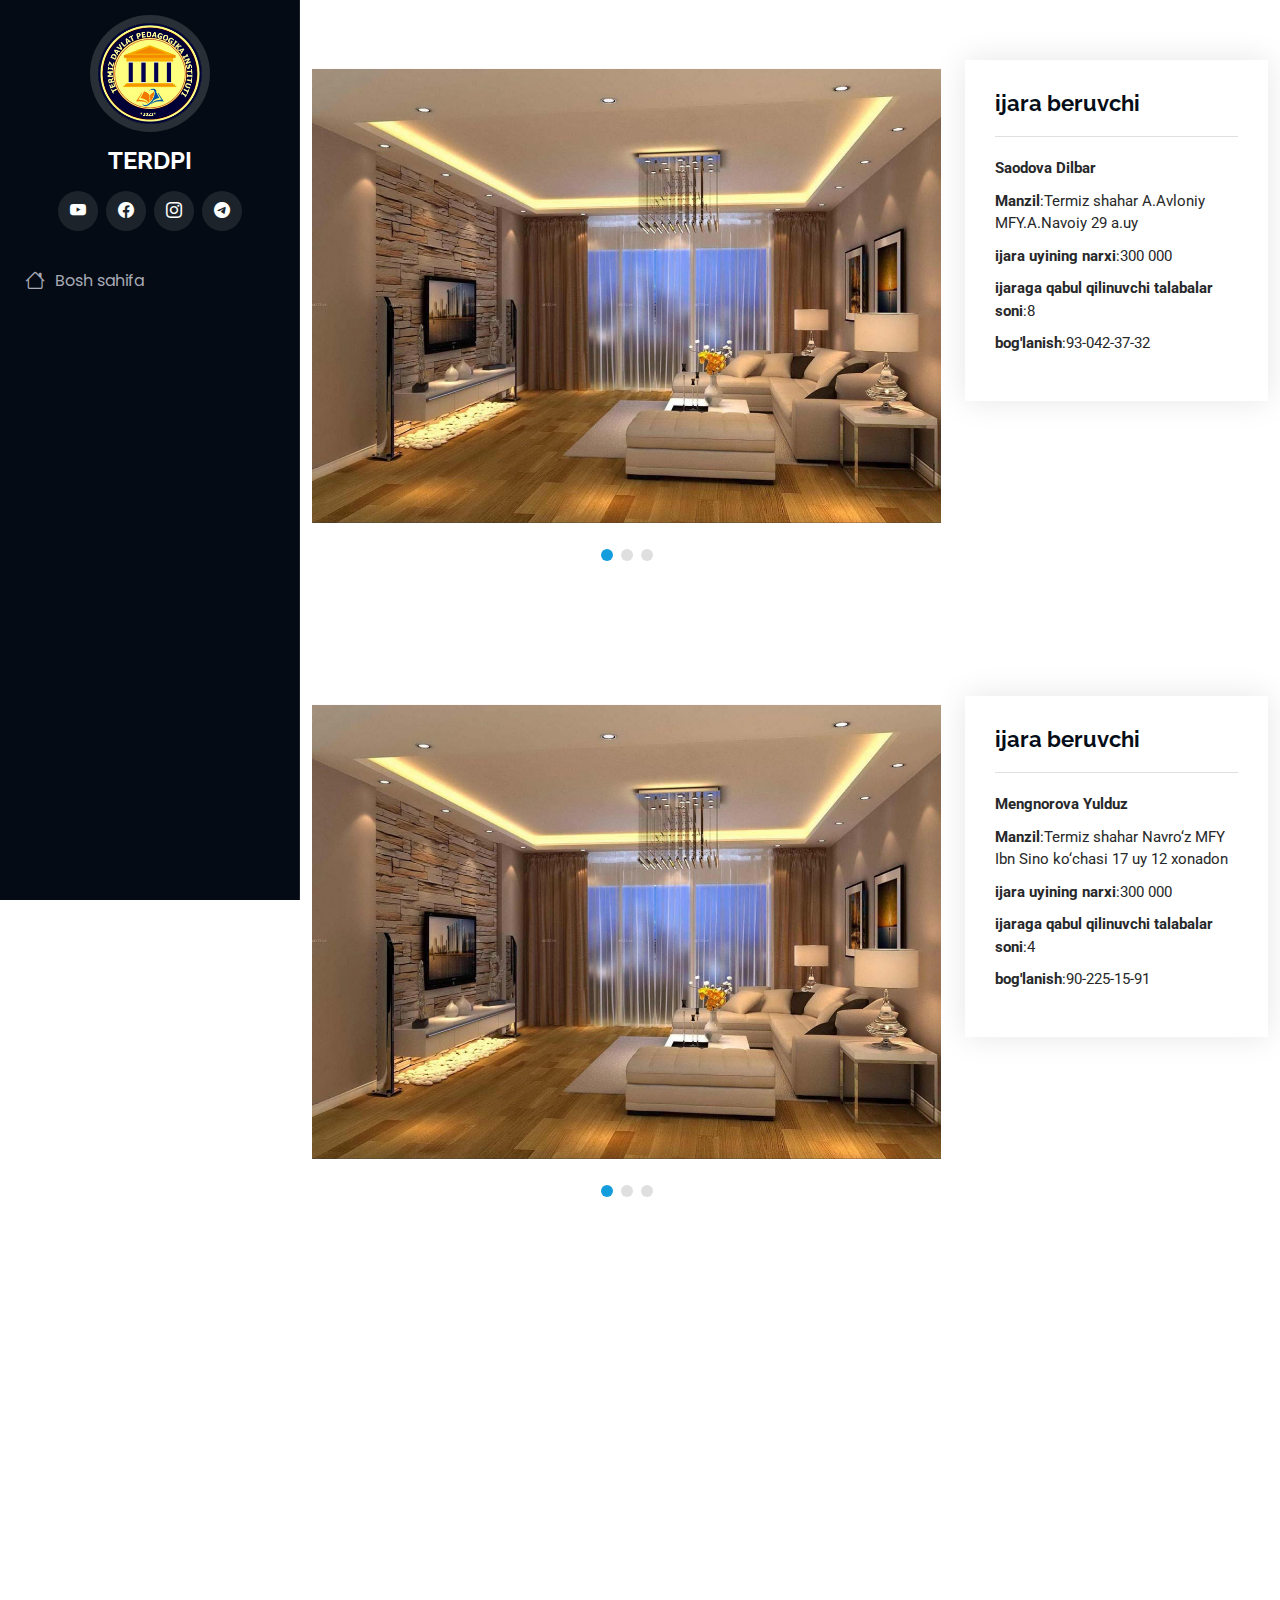
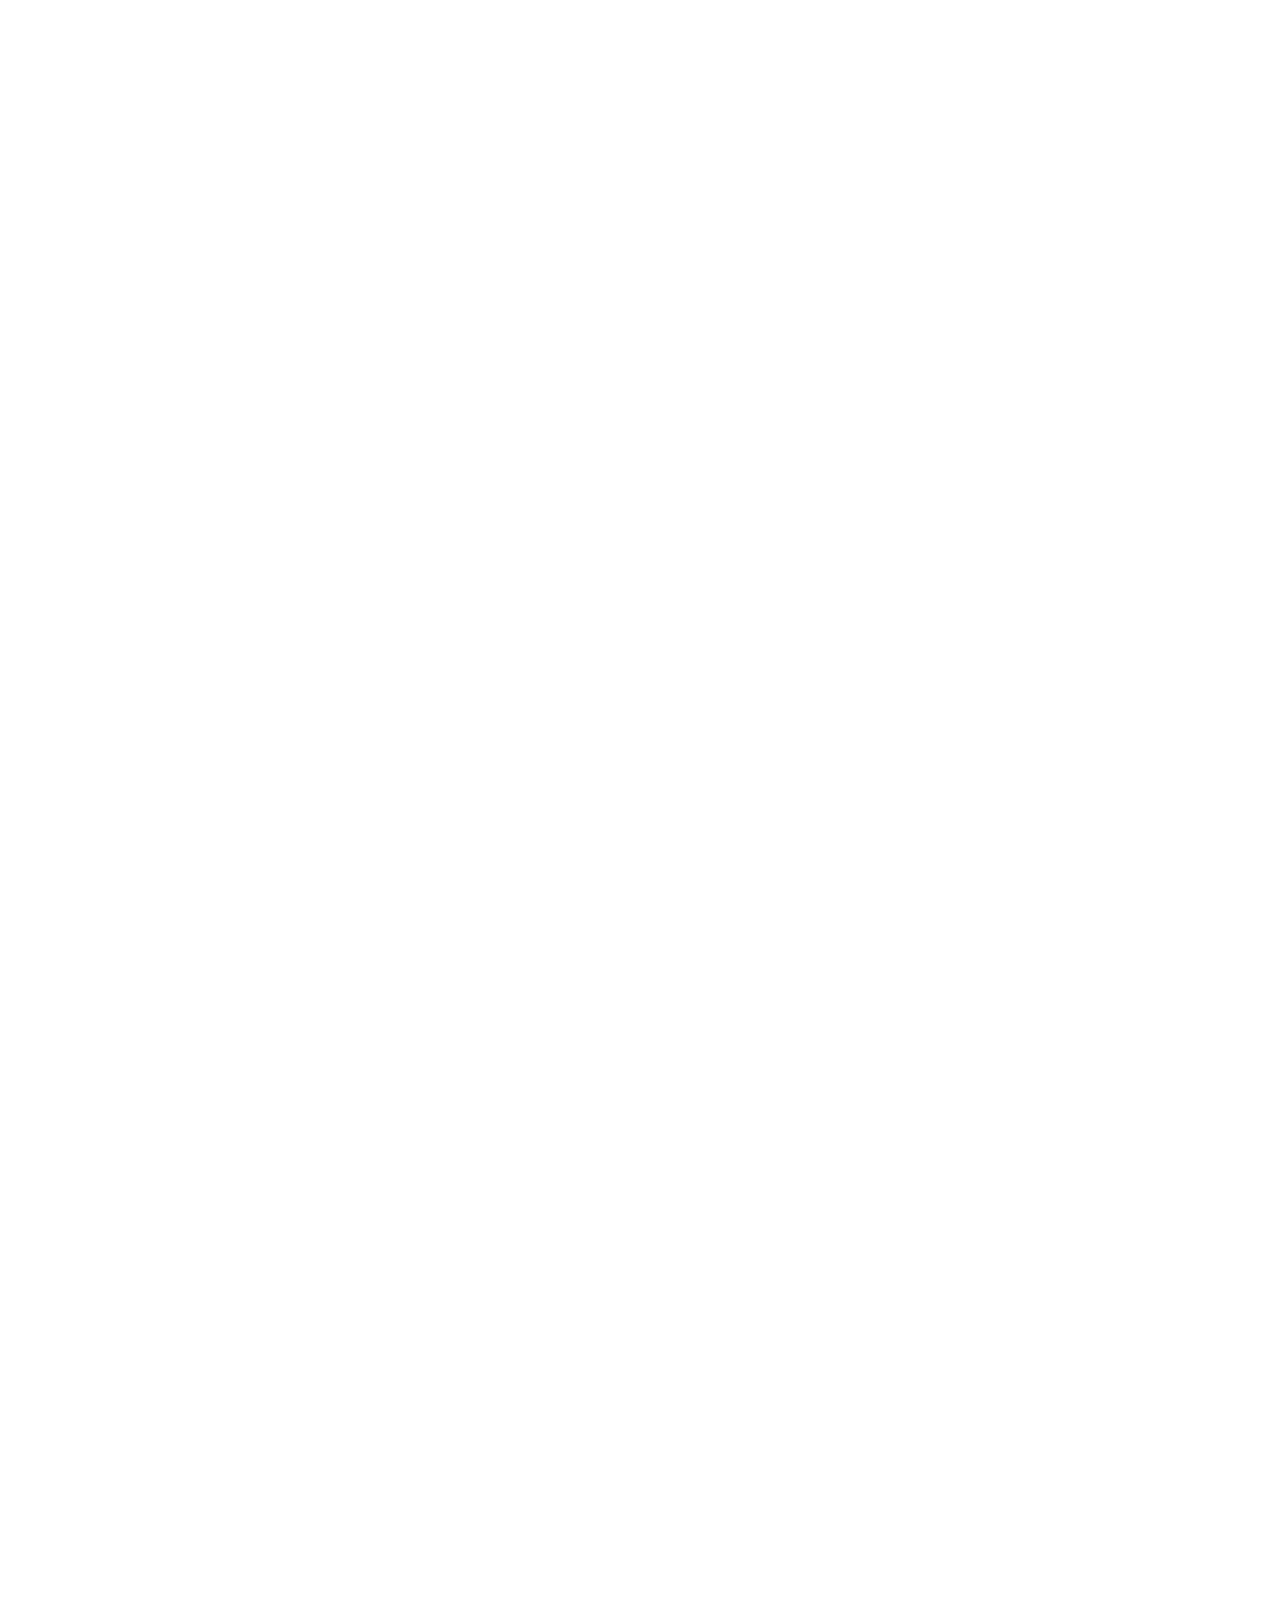
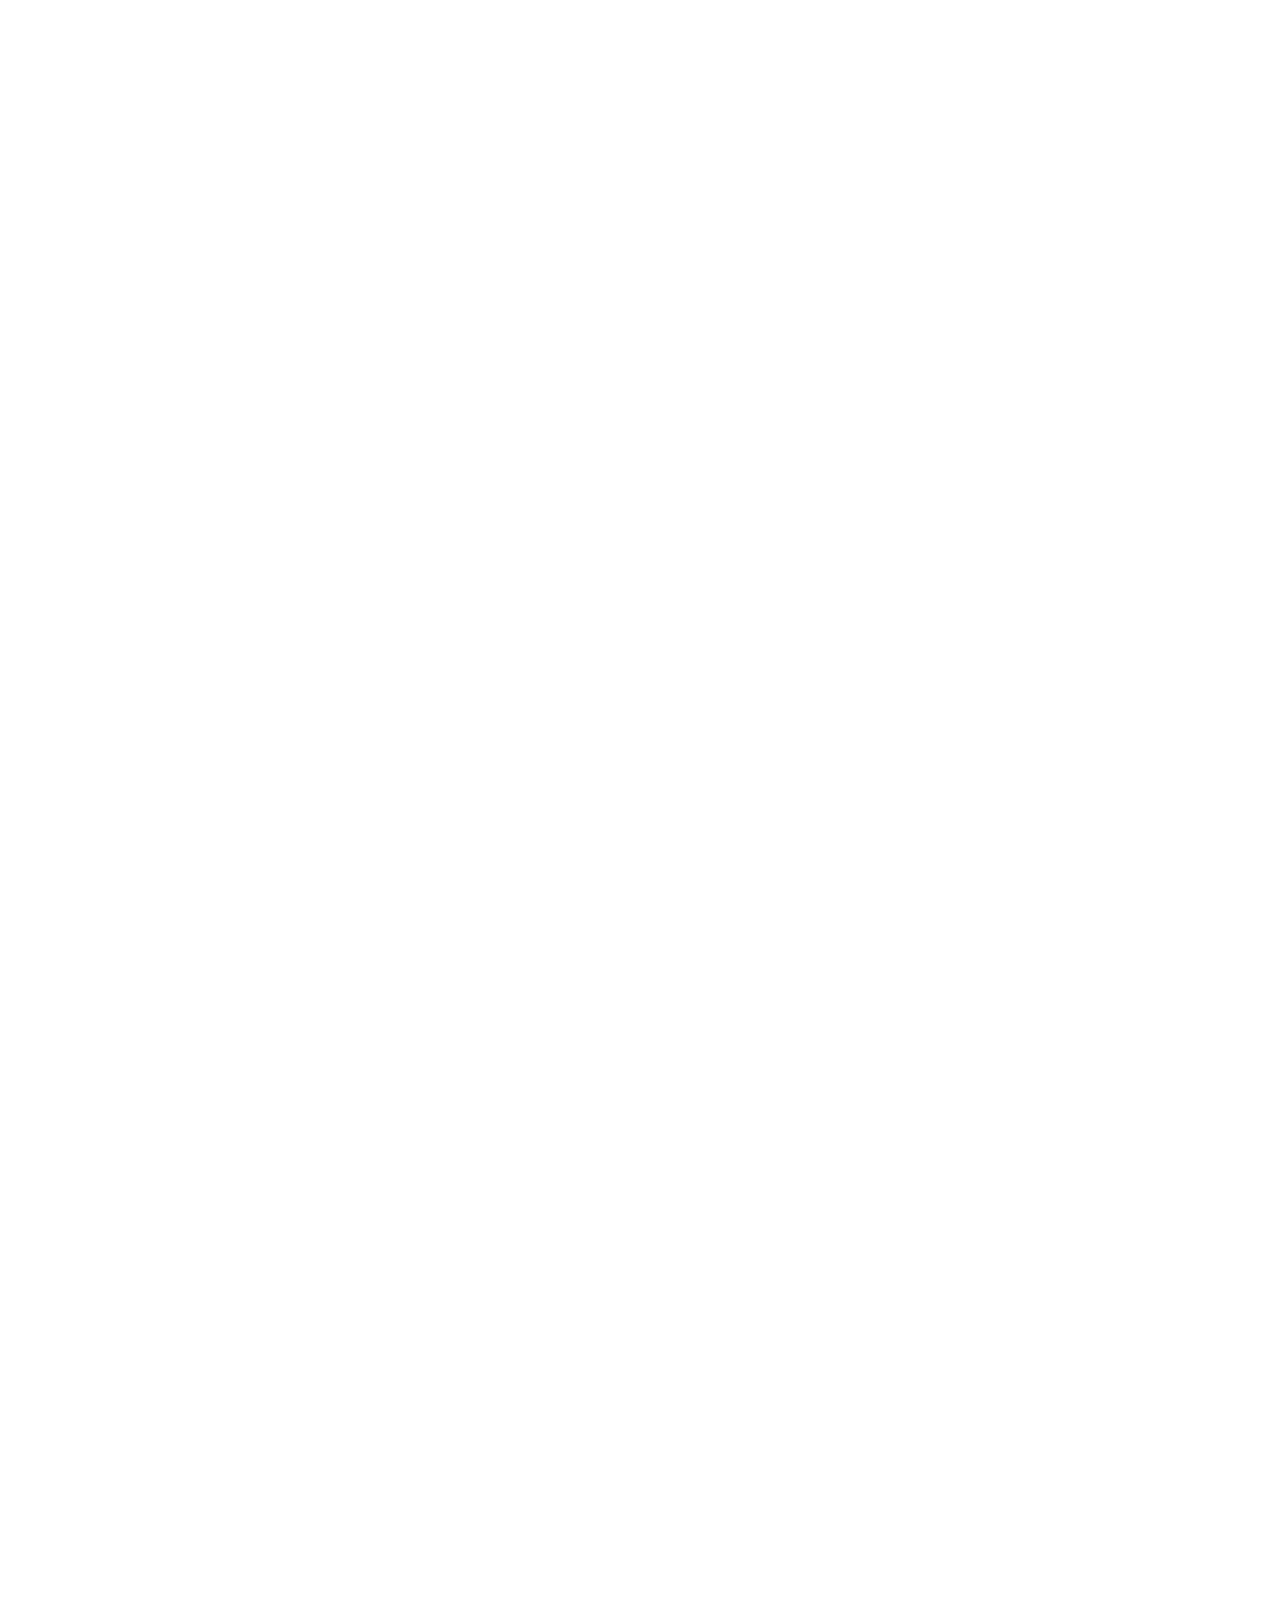
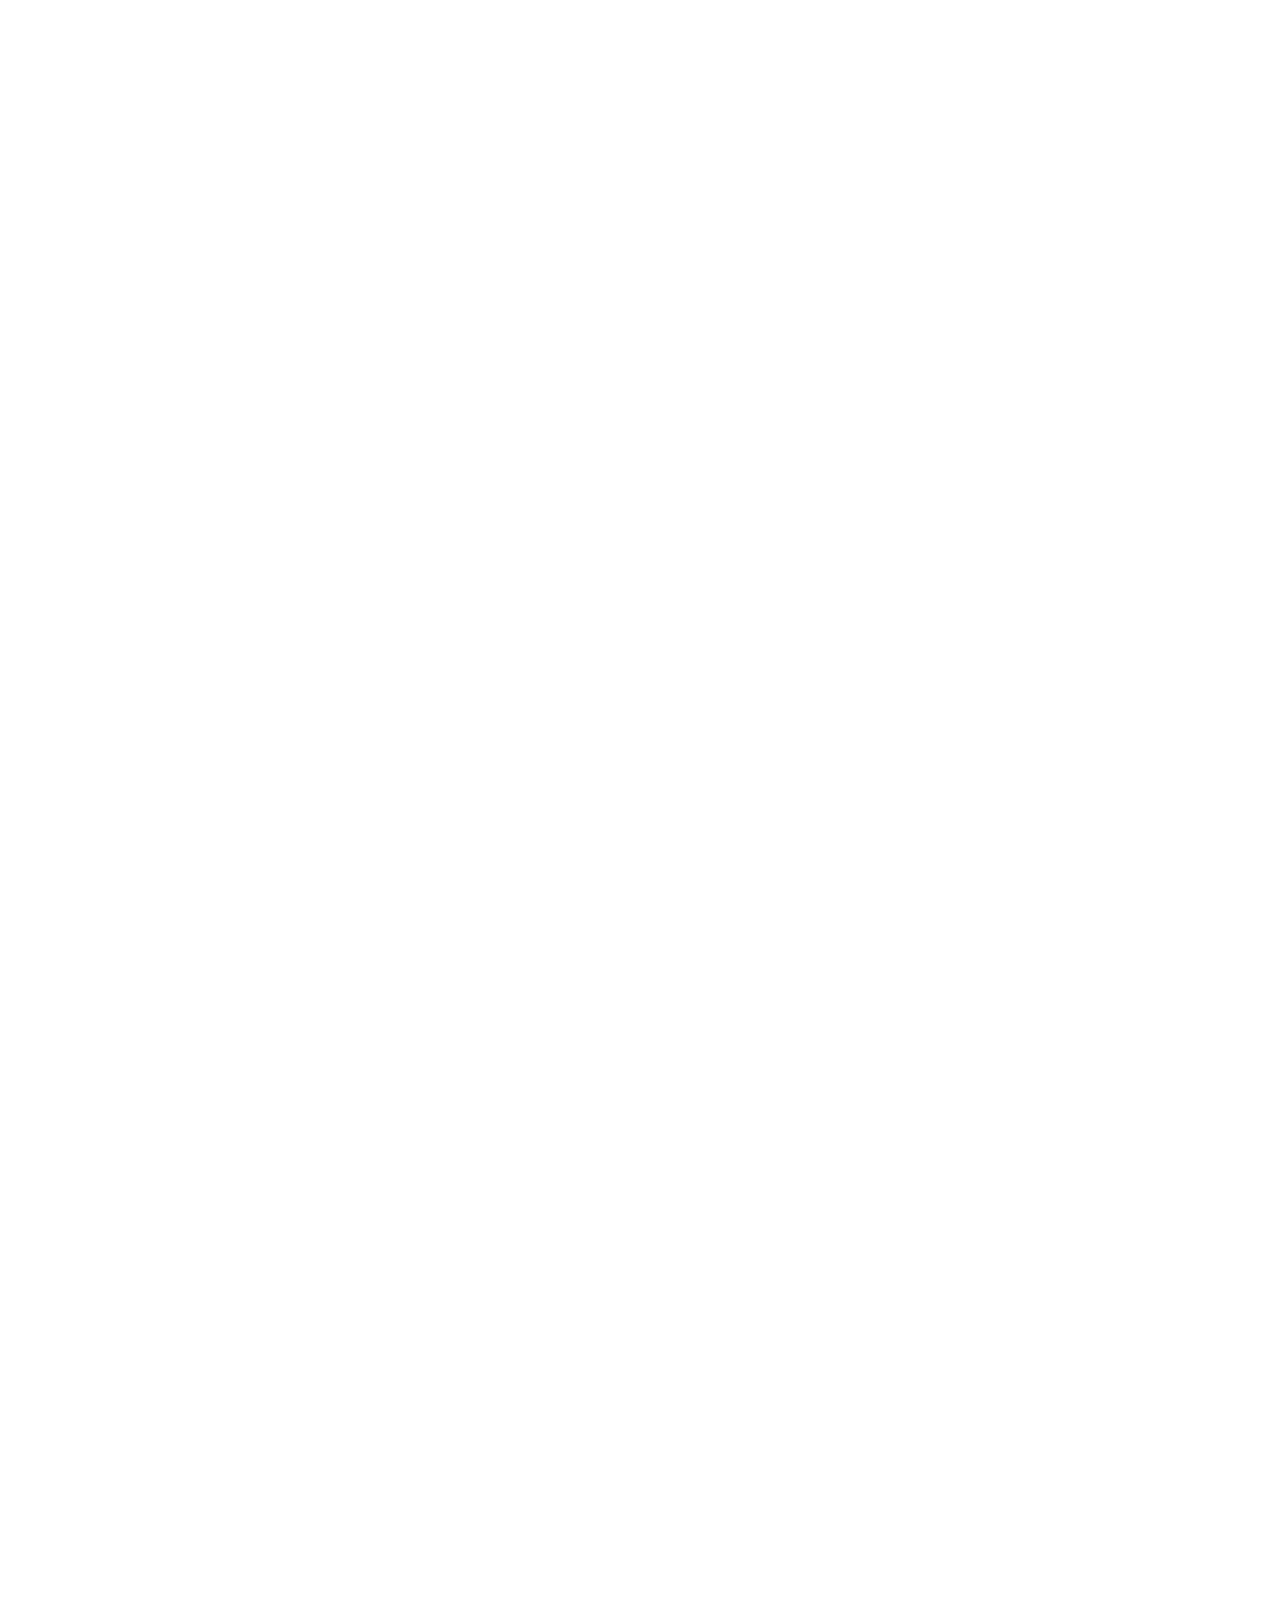
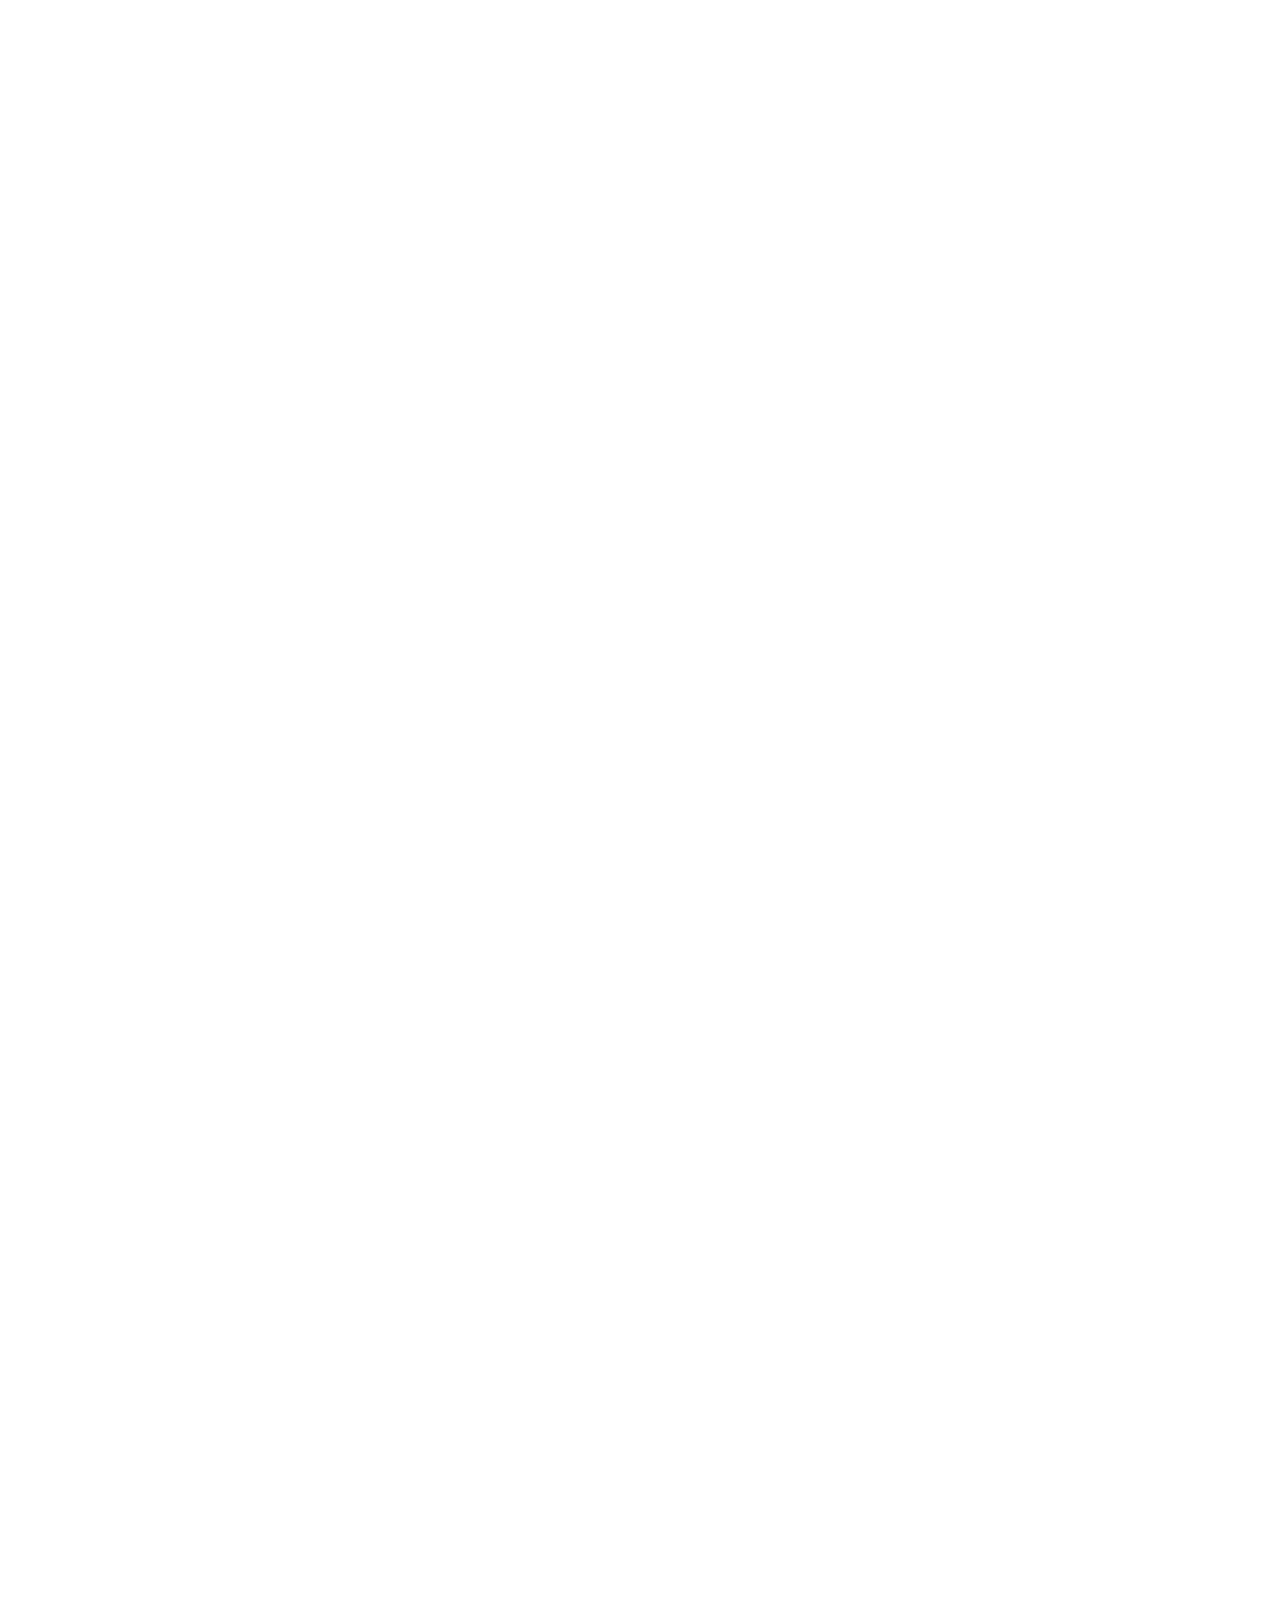
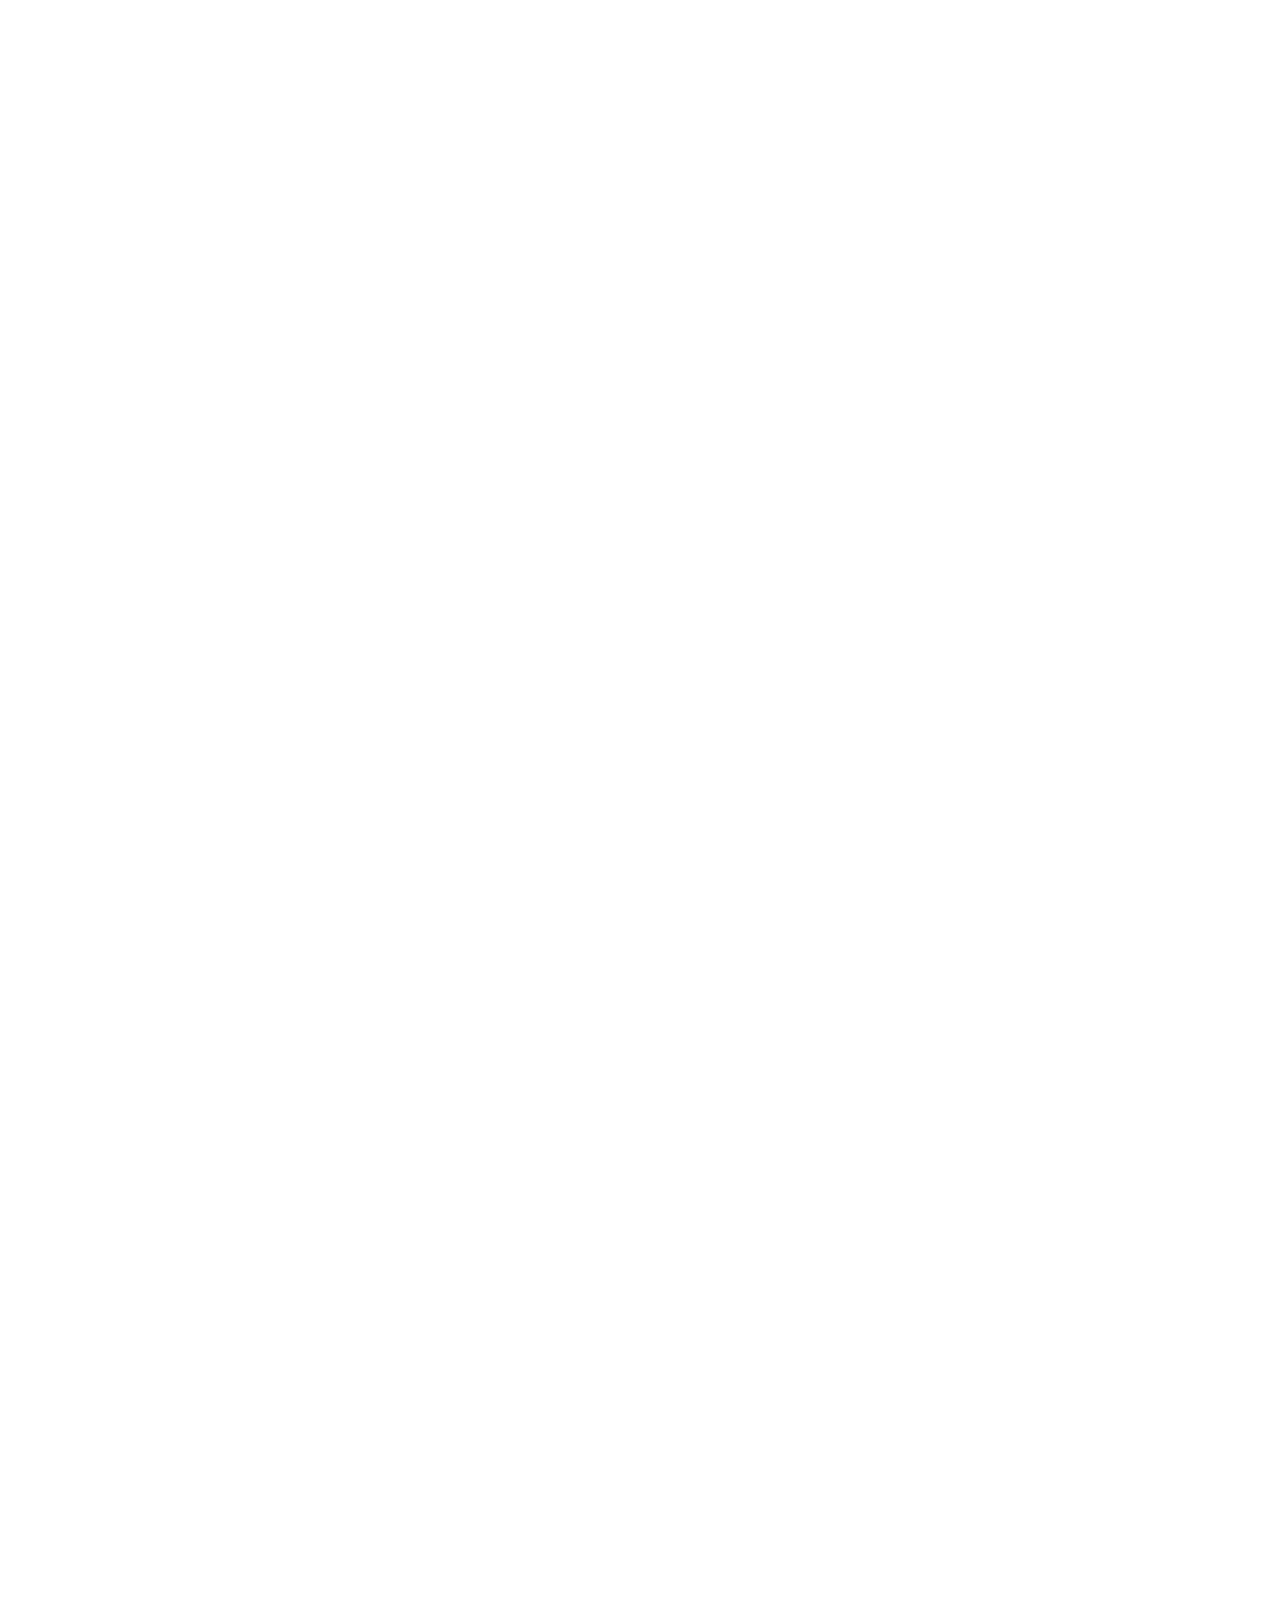
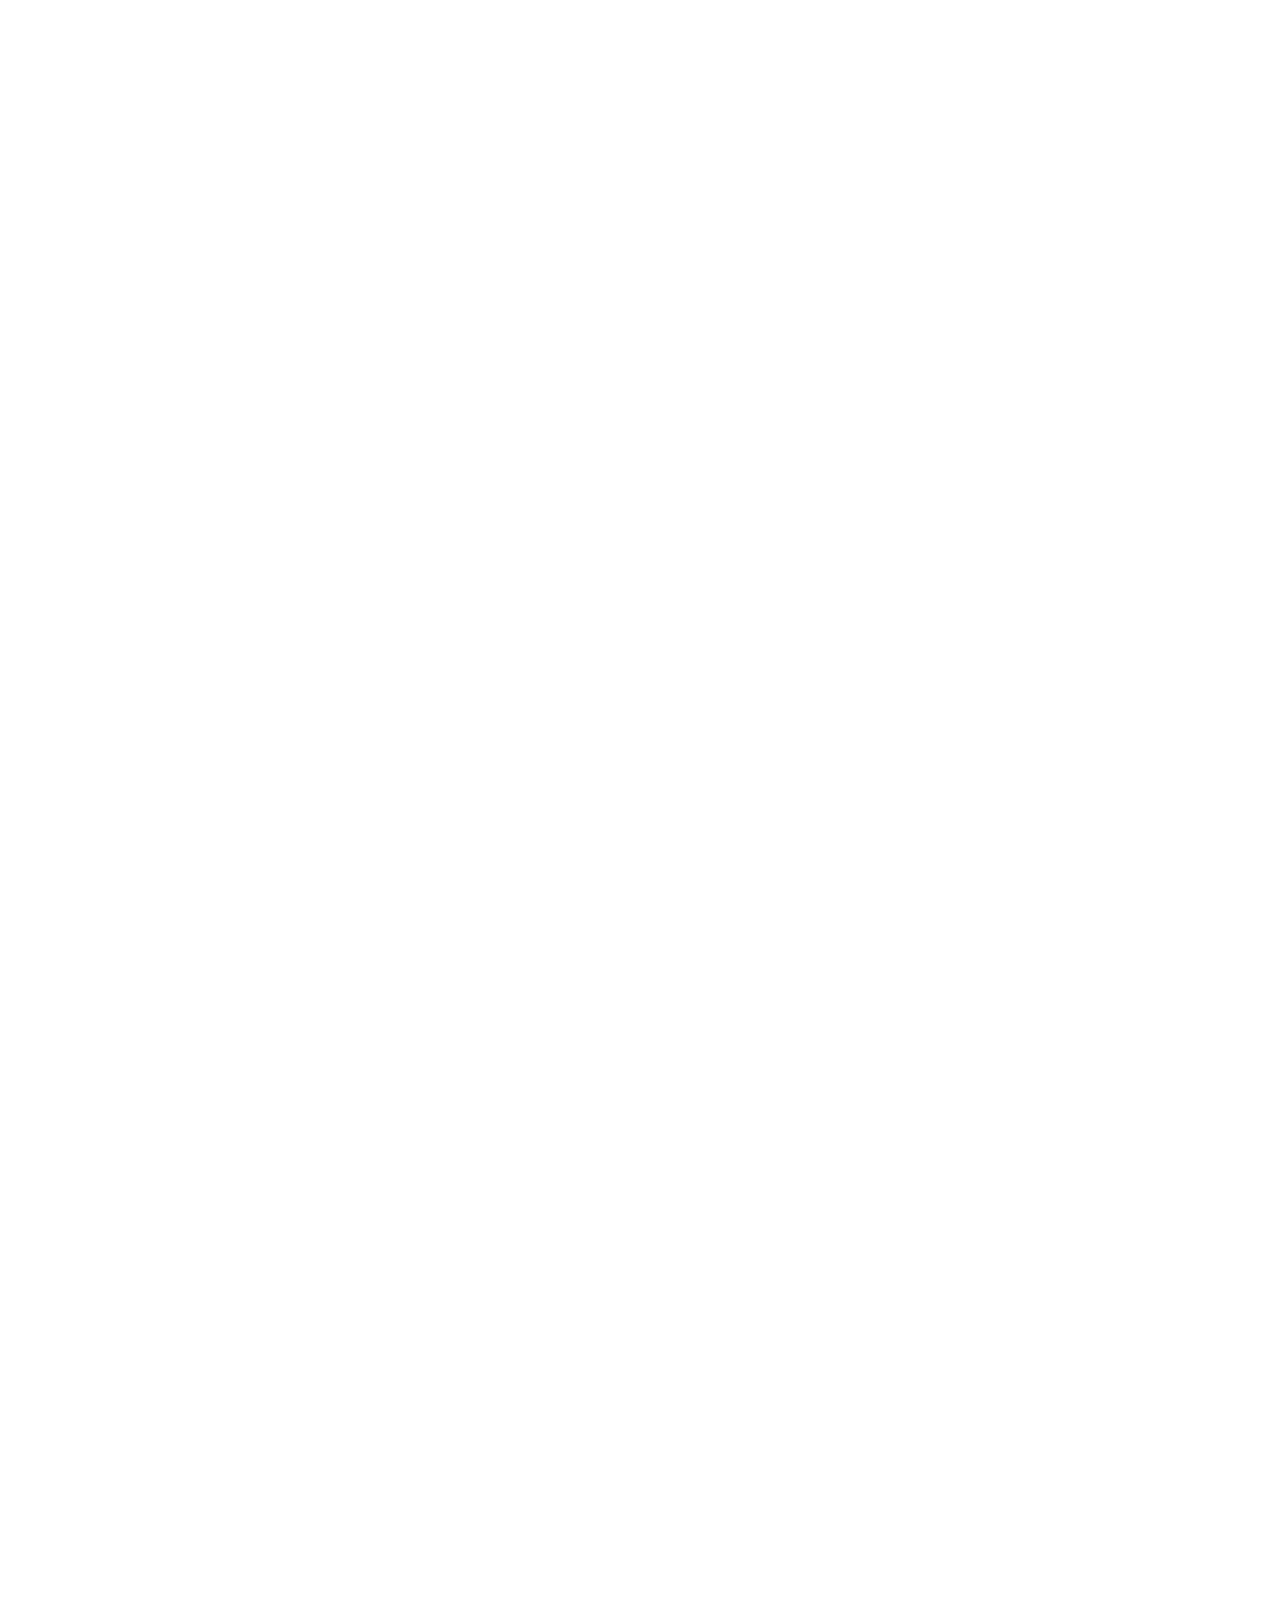
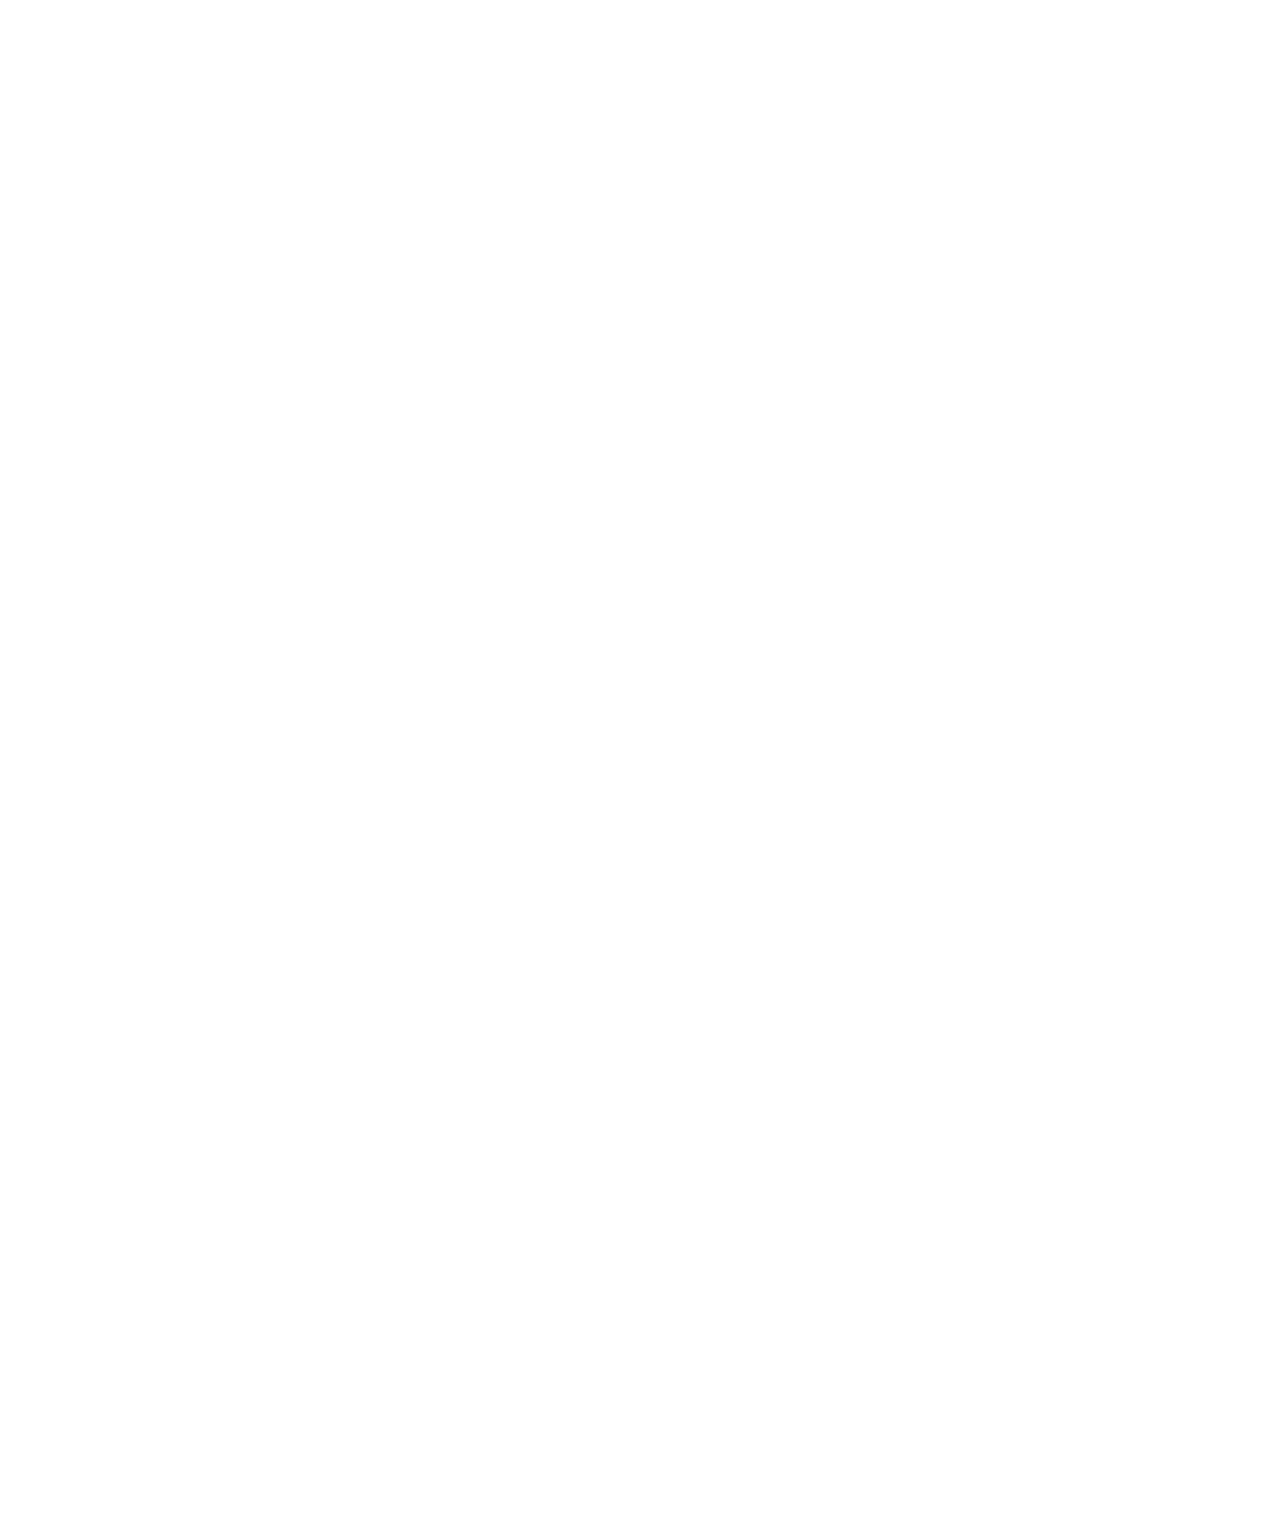
==== commit ff2ffcdc: "bbbb" ====
--- a/portfolio-details.html
+++ b/portfolio-details.html
@@ -48,15 +48,14 @@
     <a href="index.html" class="logo d-flex align-items-center justify-content-center">
       <!-- Uncomment the line below if you also wish to use an image logo -->
       <!-- <img src="assets/img/logo.png" alt=""> -->
-      <h1 class="sitename">Alex Smith</h1>
+      <h1 class="sitename">TERDPI</h1>
     </a>
 
     <div class="social-links text-center">
-      <a href="#" class="twitter"><i class="bi bi-twitter-x"></i></a>
-      <a href="#" class="facebook"><i class="bi bi-facebook"></i></a>
-      <a href="#" class="instagram"><i class="bi bi-instagram"></i></a>
-      <a href="#" class="google-plus"><i class="bi bi-skype"></i></a>
-      <a href="#" class="linkedin"><i class="bi bi-linkedin"></i></a>
+      <a href="https://www.youtube.com/channel/UC1mnB7sMMFRhdPmElycYDGA" class="twitter"><i class="bi bi-youtube"></i></a>
+      <a href="https://l.facebook.com/l.php?u=https%3A%2F%2Fwww.instagram.com%2Fterdpirasmiy%3Ffbclid%3DIwZXh0bgNhZW0CMTAAAR1fRN7mIBEFiM9j7rY5AdnLsSJ6AUVsndCJYn6rf9qNoGm81CoYJi5YCMI_aem_kK6HZh48mJ2eTGLzAT7j1Q&h=AT2gwzgq_kS2zWM3nWhjjX_oeWsSnCYqoGQ3RD_YZ6BexdcgUy1dJJC0-gWqeXbfdYwsQj7FtAzGiECR0rYHGV7Gc2I636PwF37s6PWc9gCK7gKQHHuagOowaRnwq9JqUbDizw" class="facebook"><i class="bi bi-facebook"></i></a>
+      <a href="https://instagram.com/terdpi_rasmiy" class="instagram"><i class="bi bi-instagram"></i></a>
+      <a href="https://t.me/TerDPI" class="google-plus"><i class="bi bi-telegram"></i></a>
     </div>
 
     <nav id="navmenu" class="navmenu">
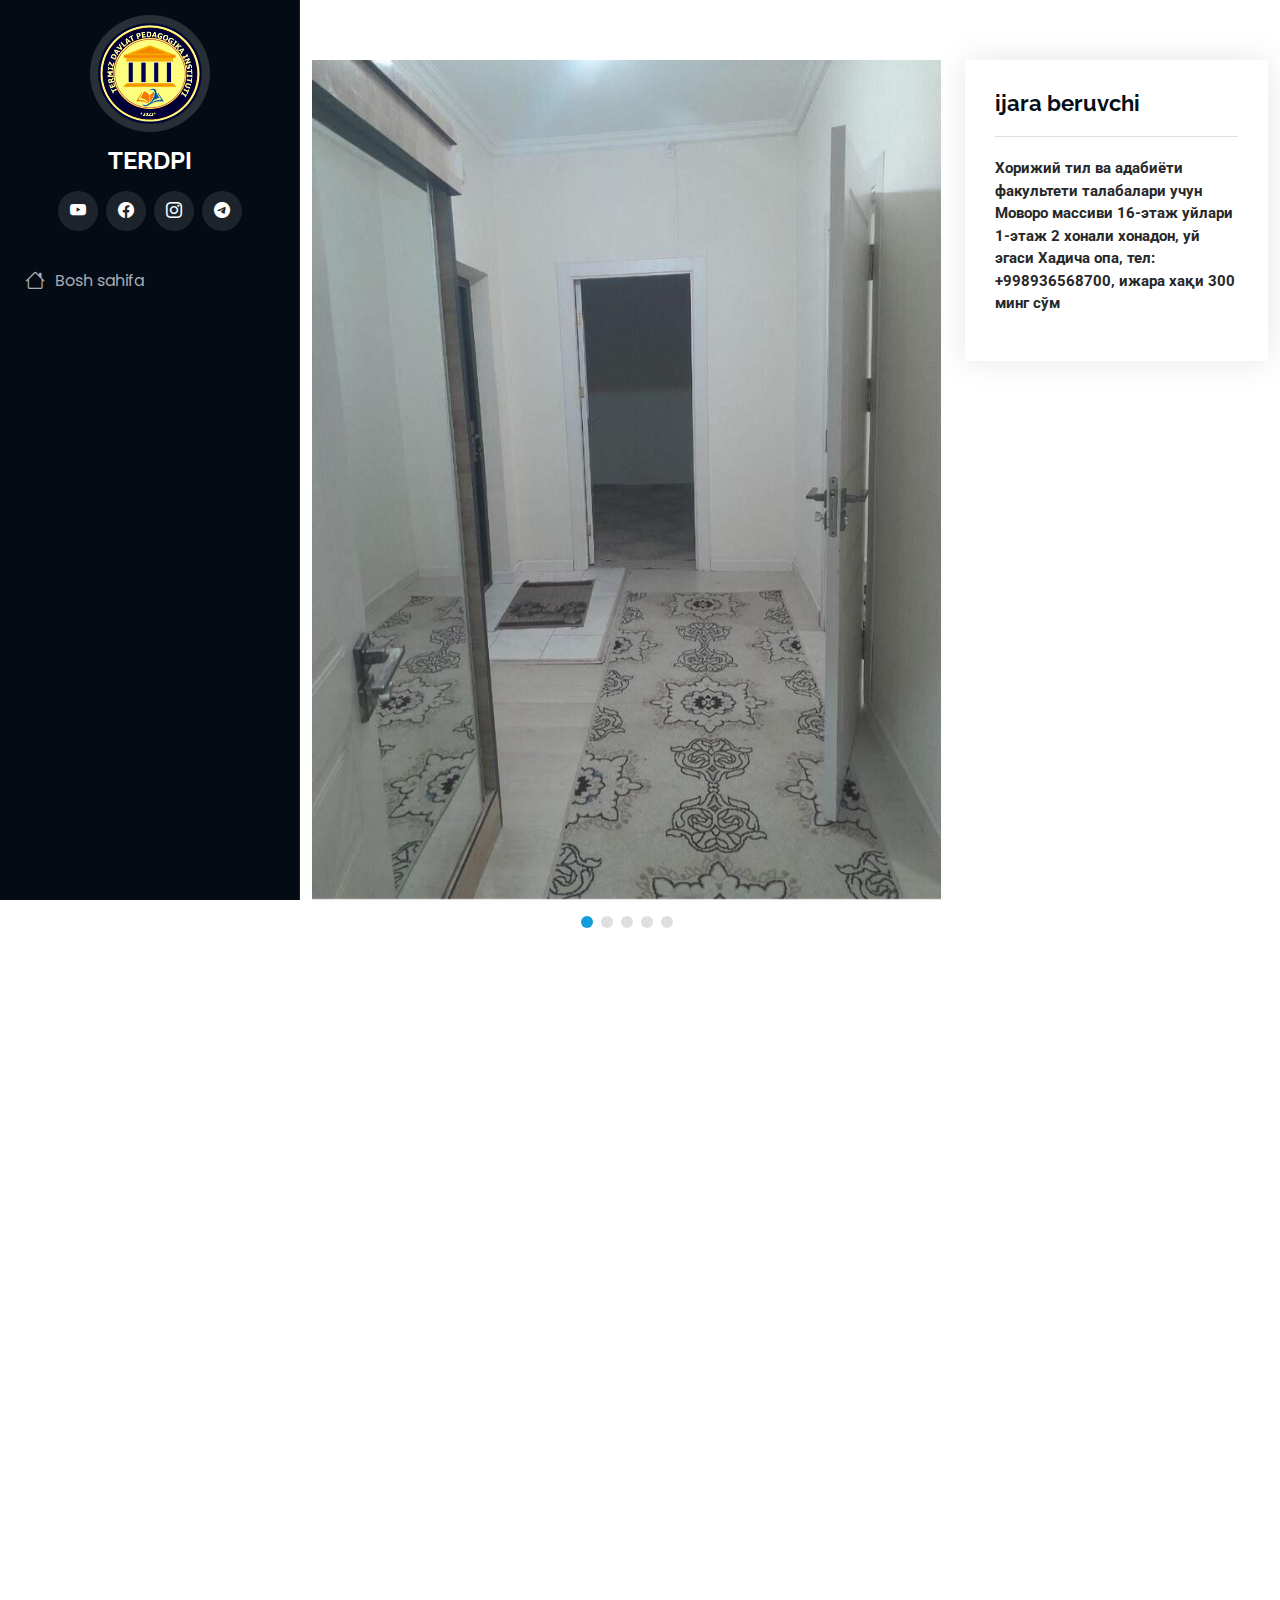
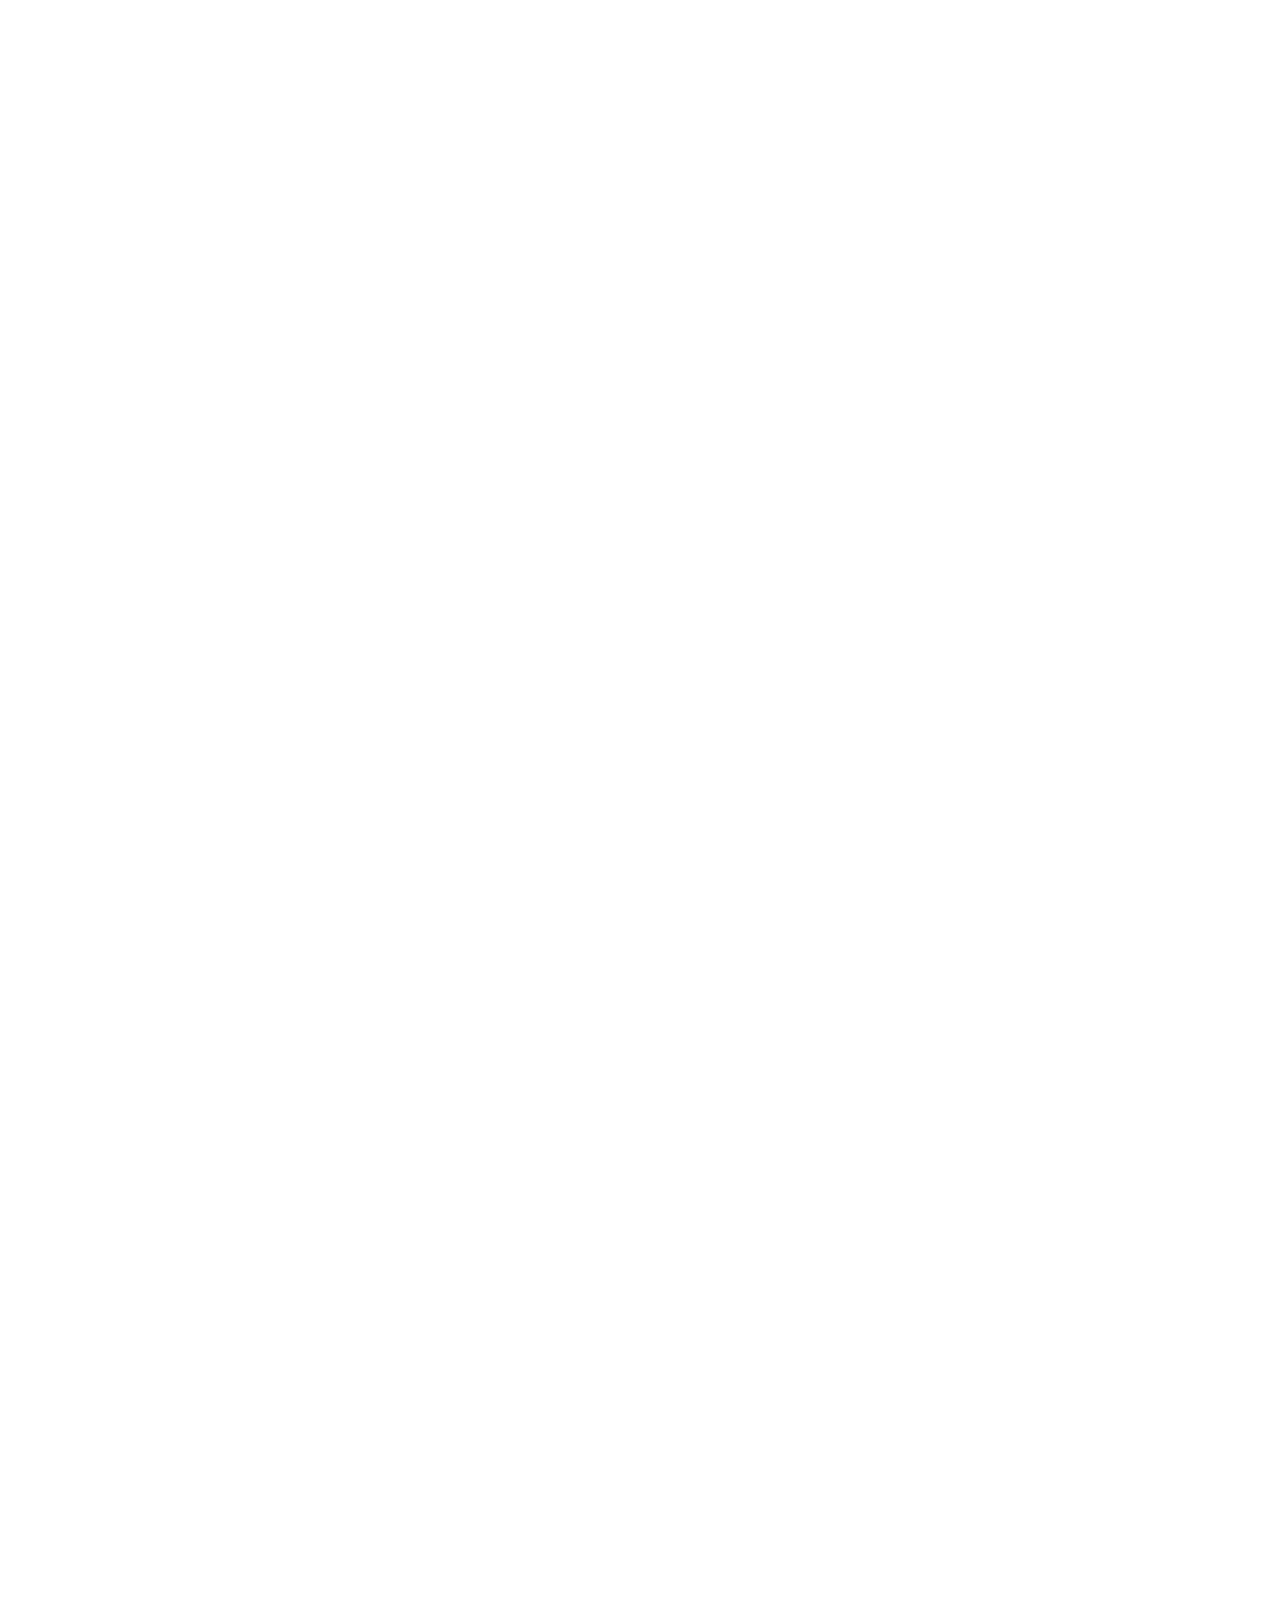
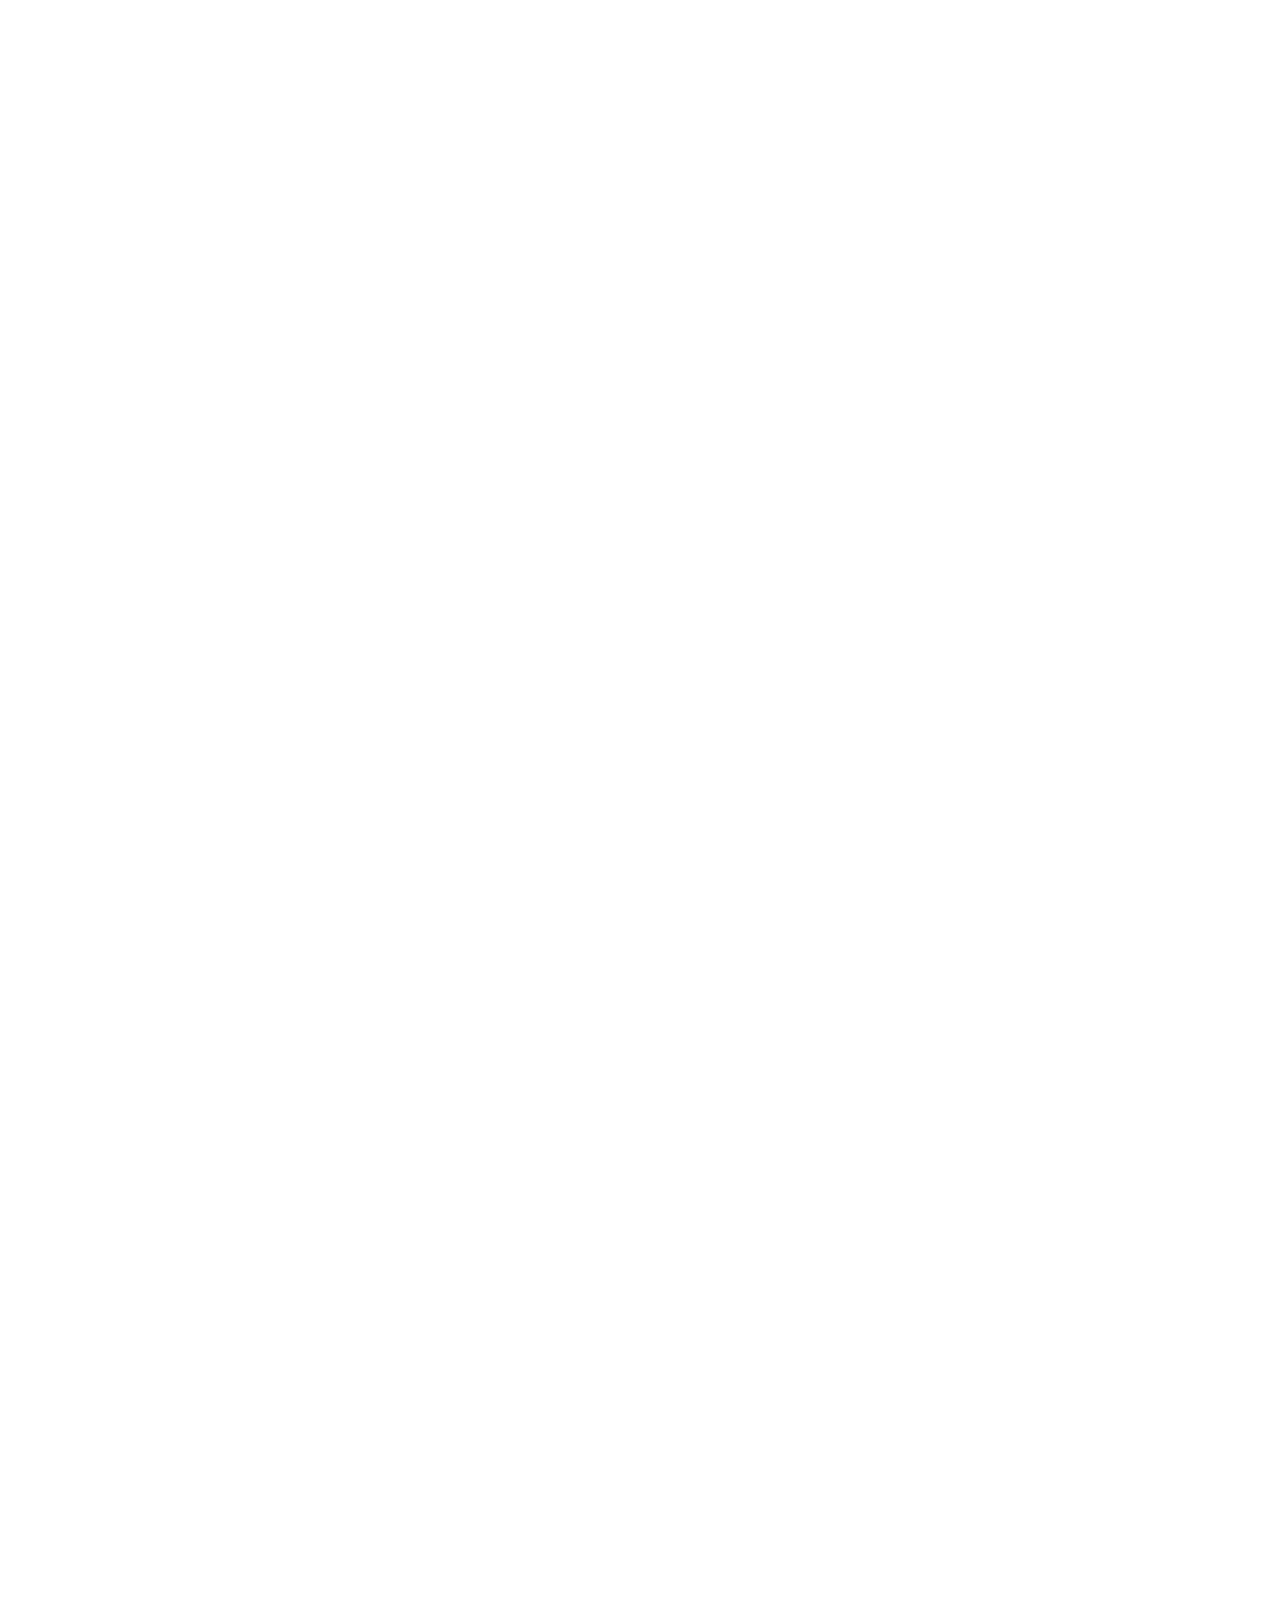
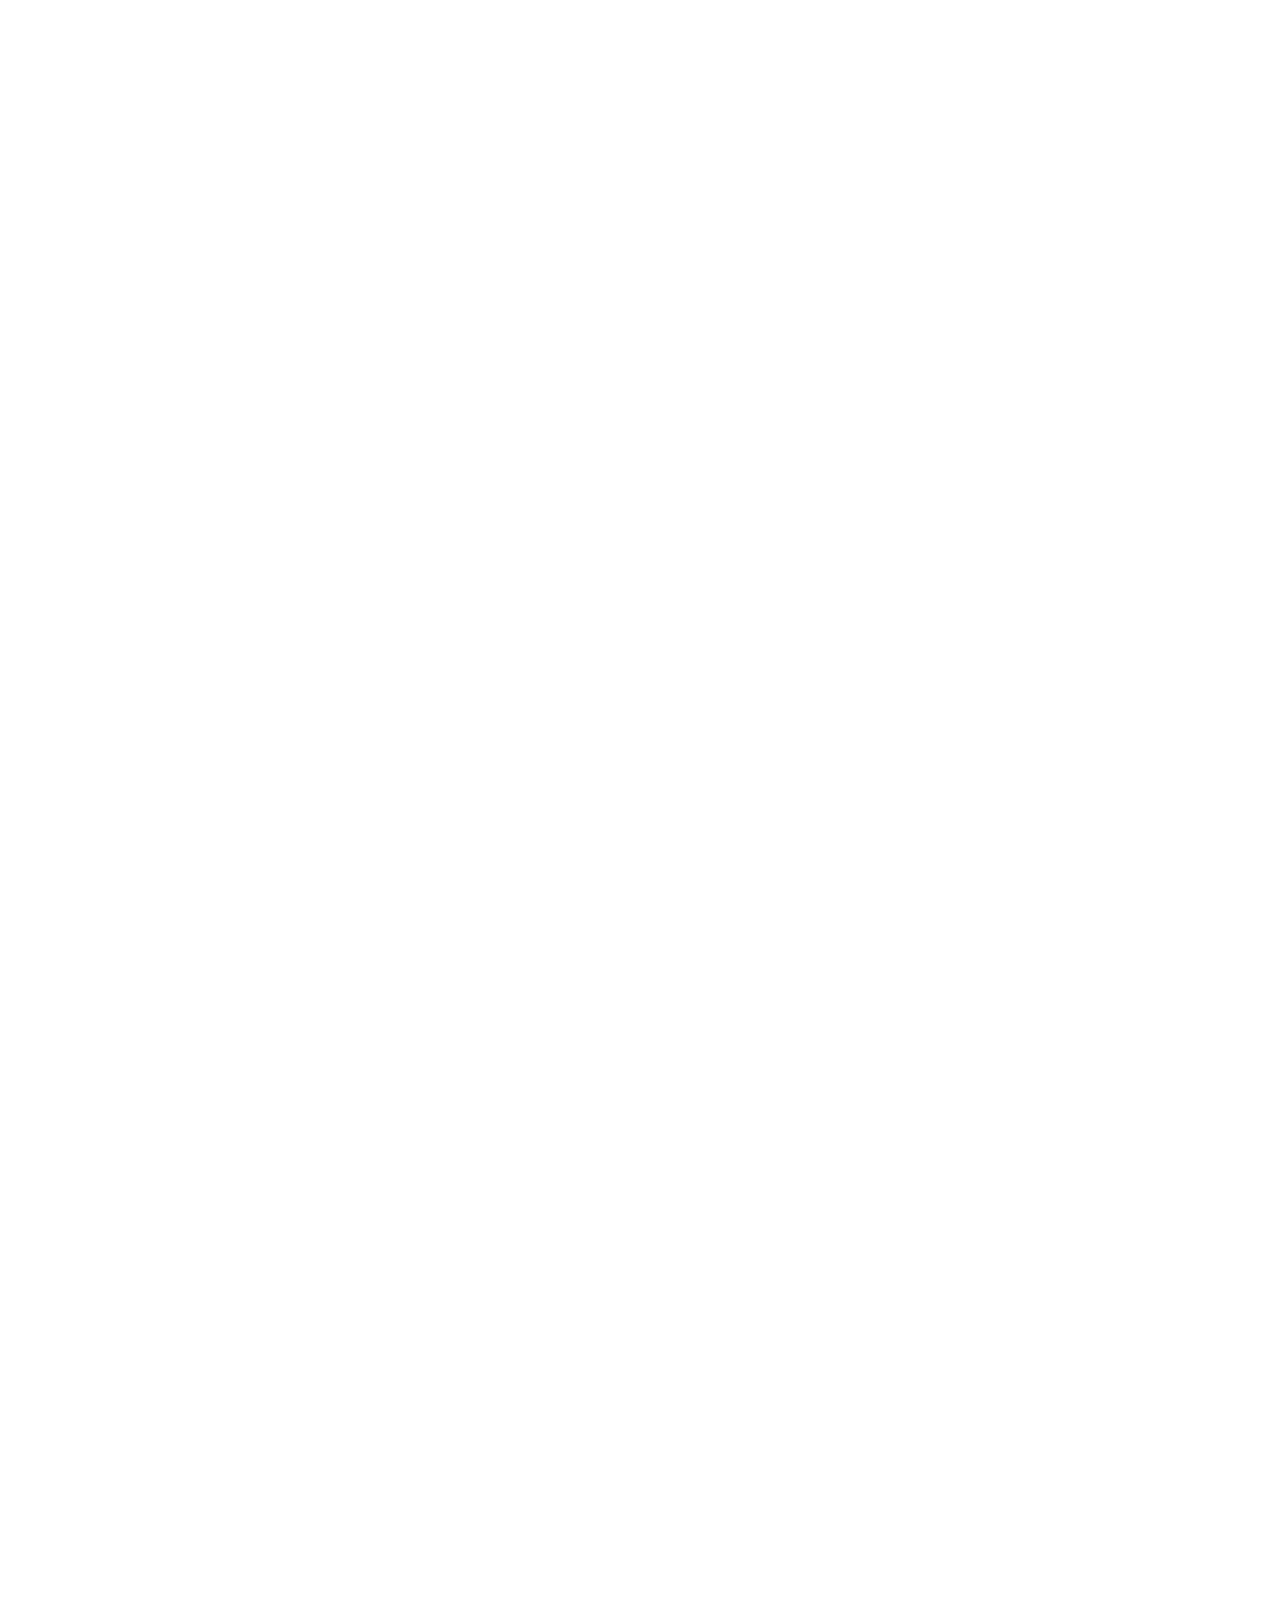
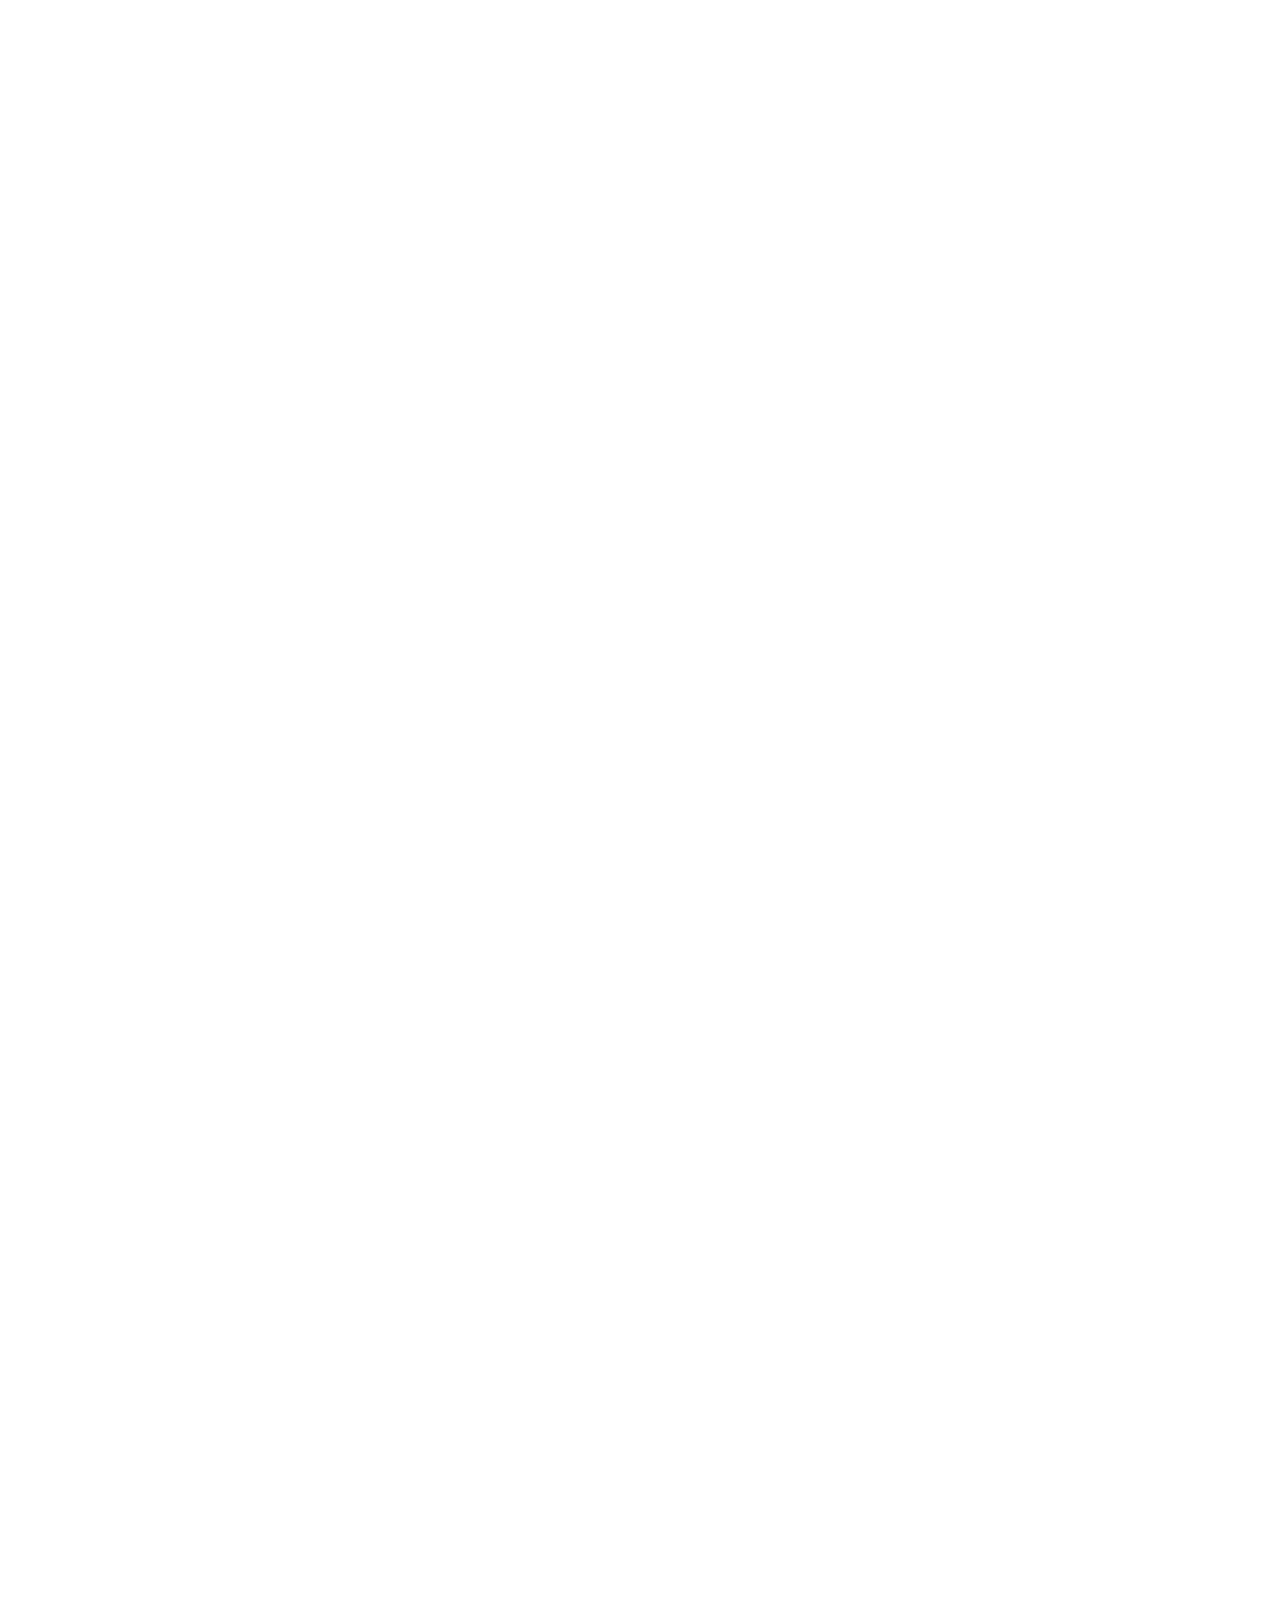
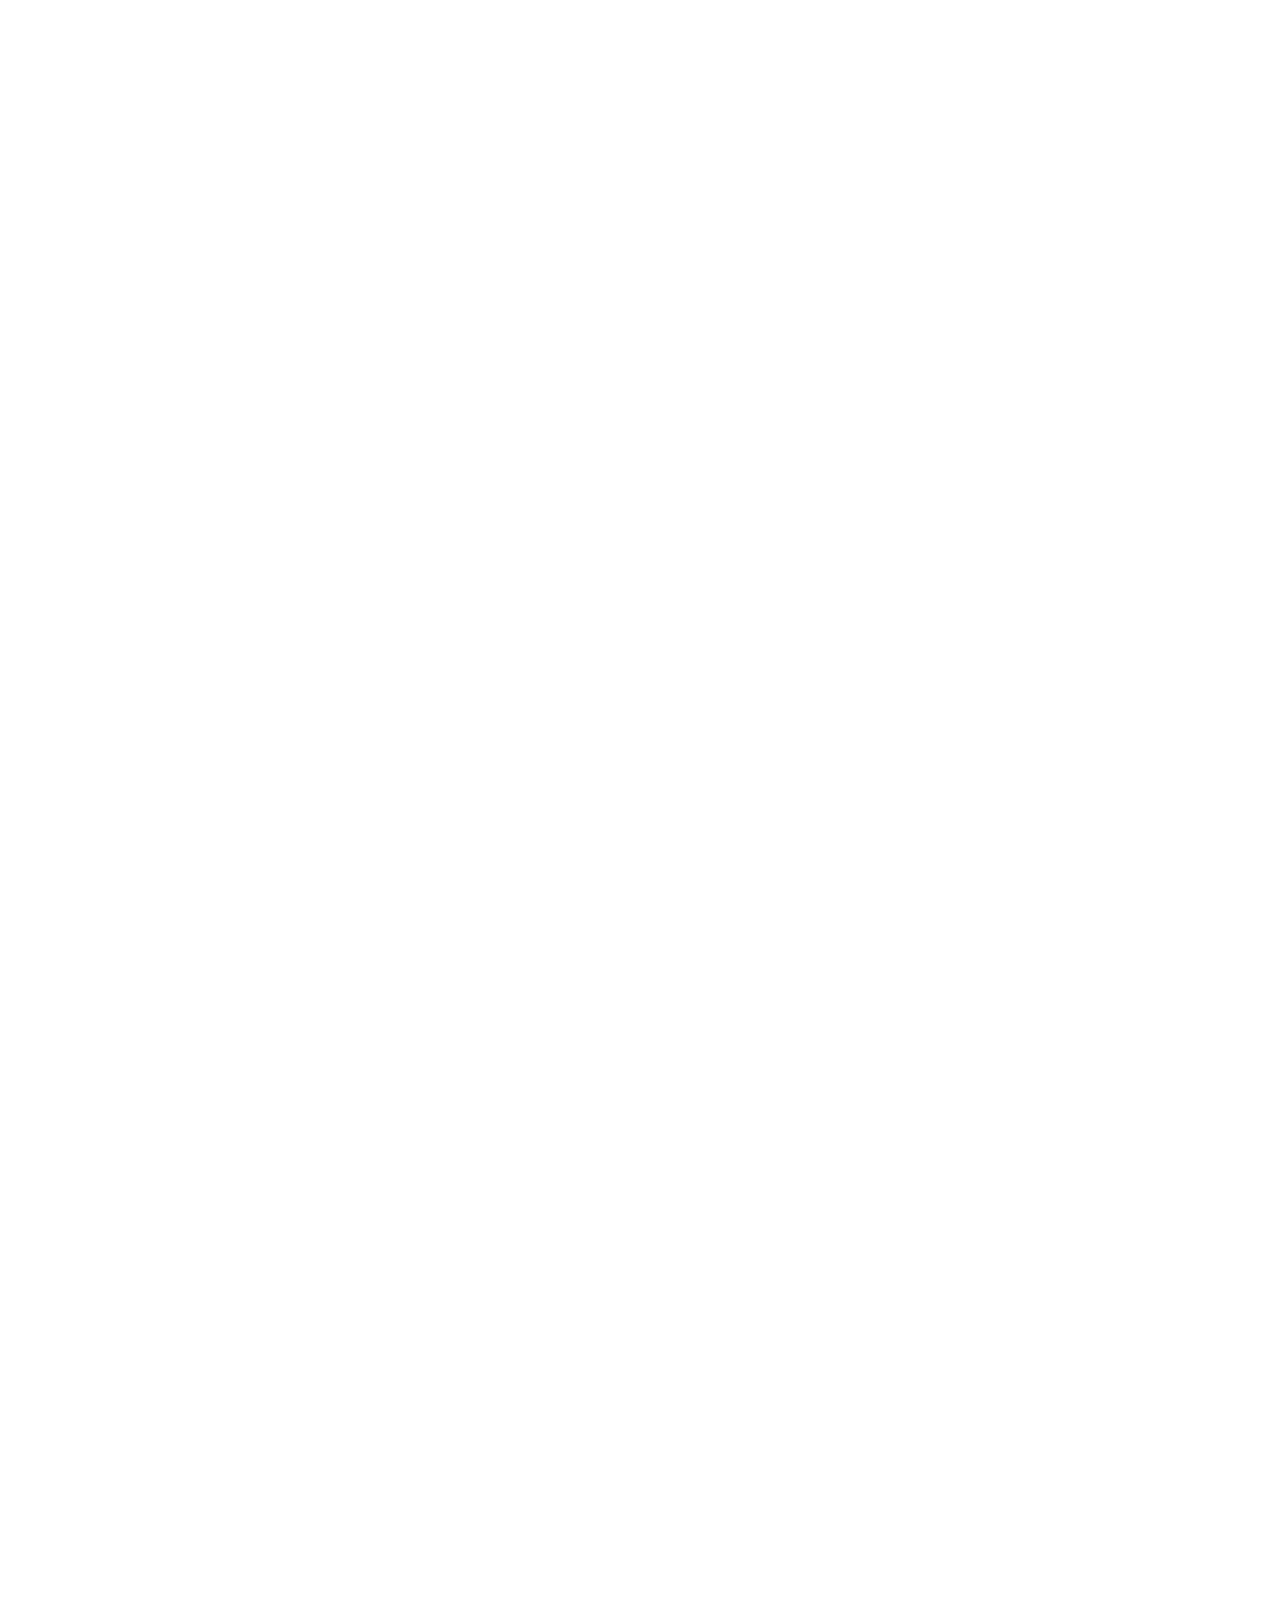
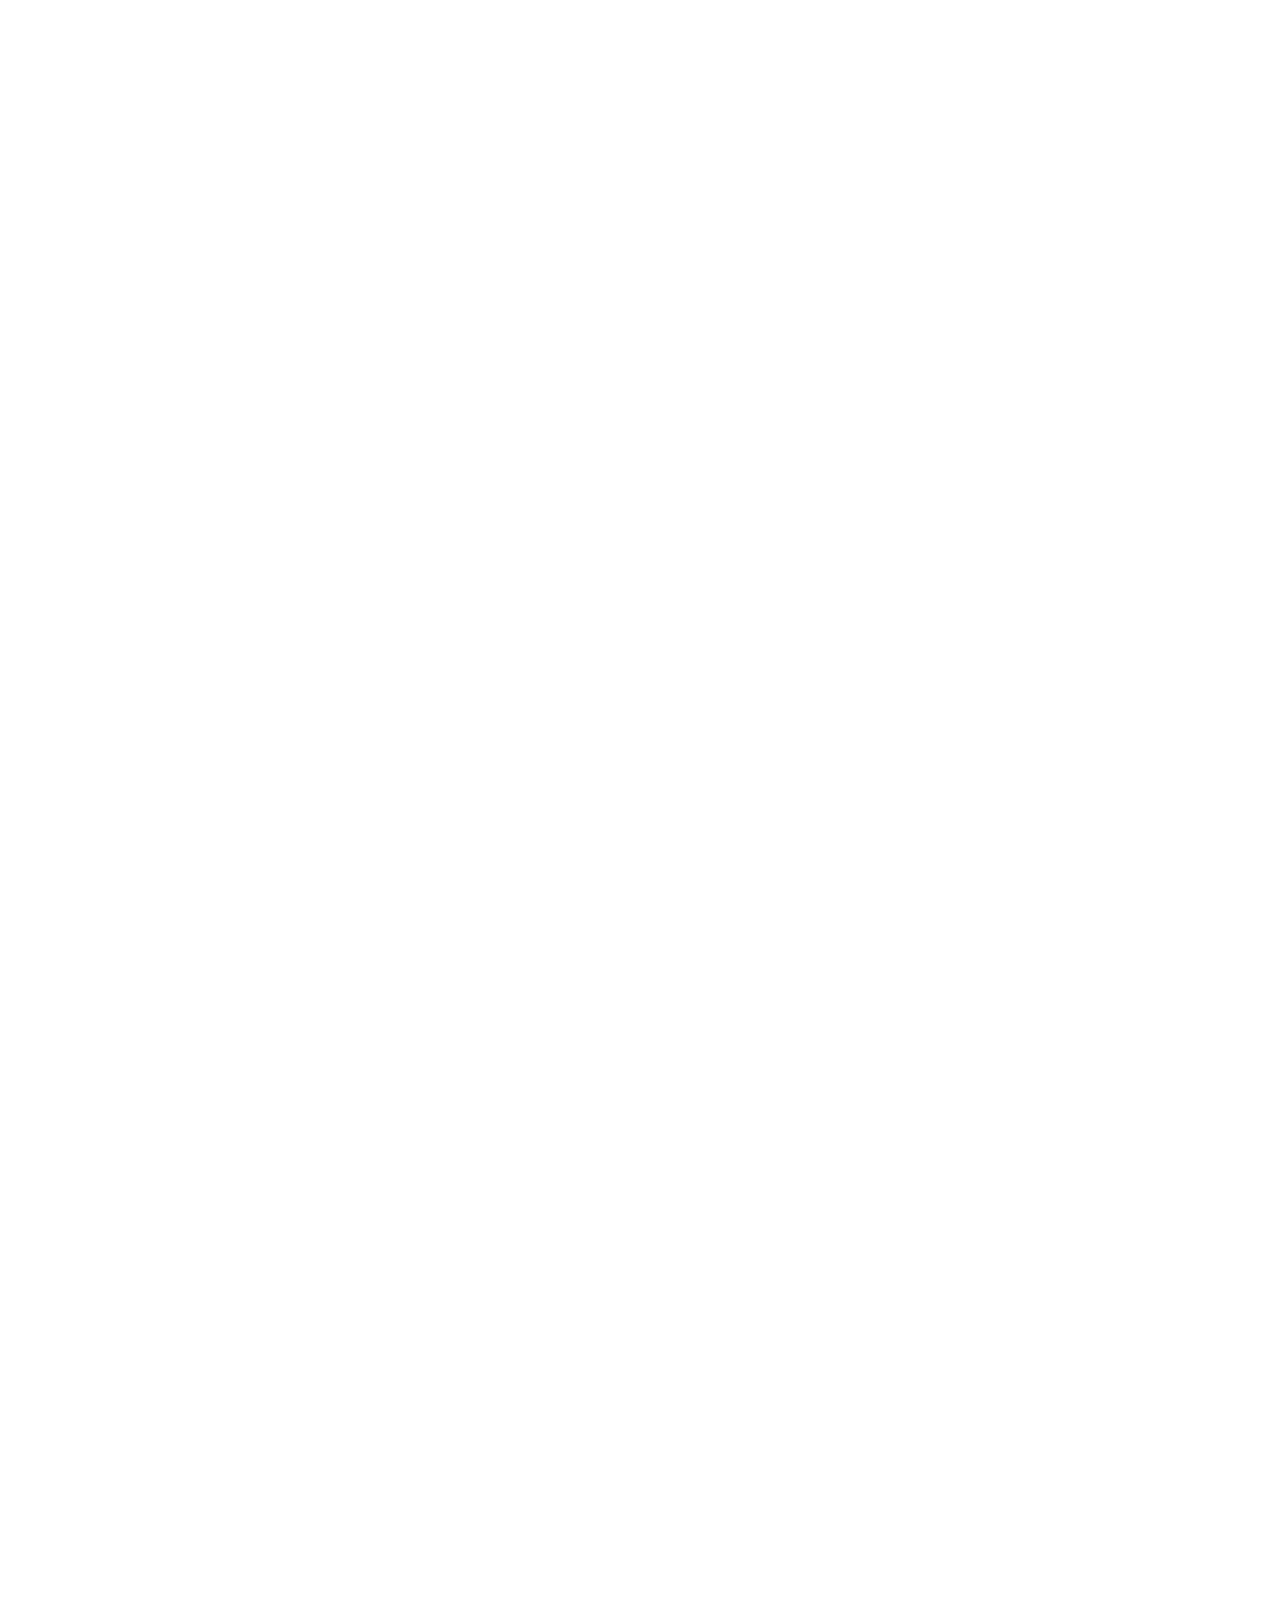
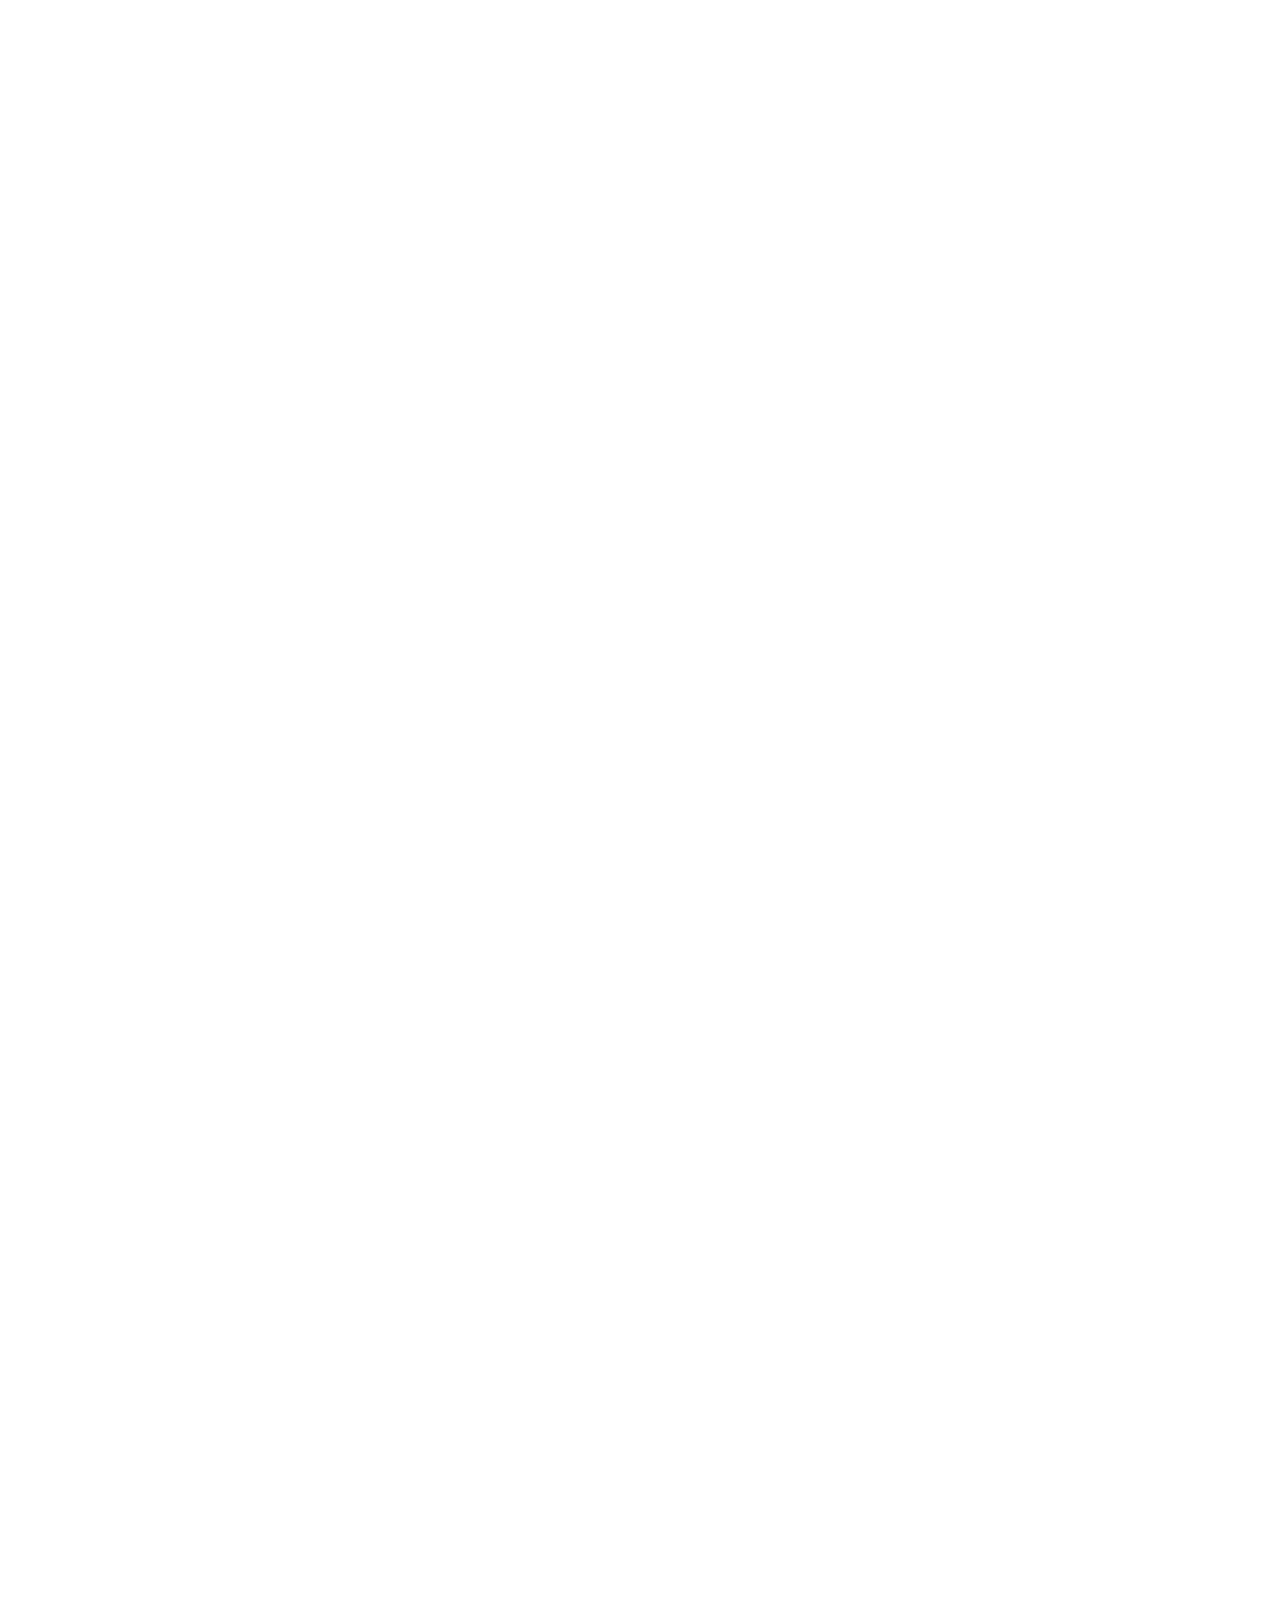
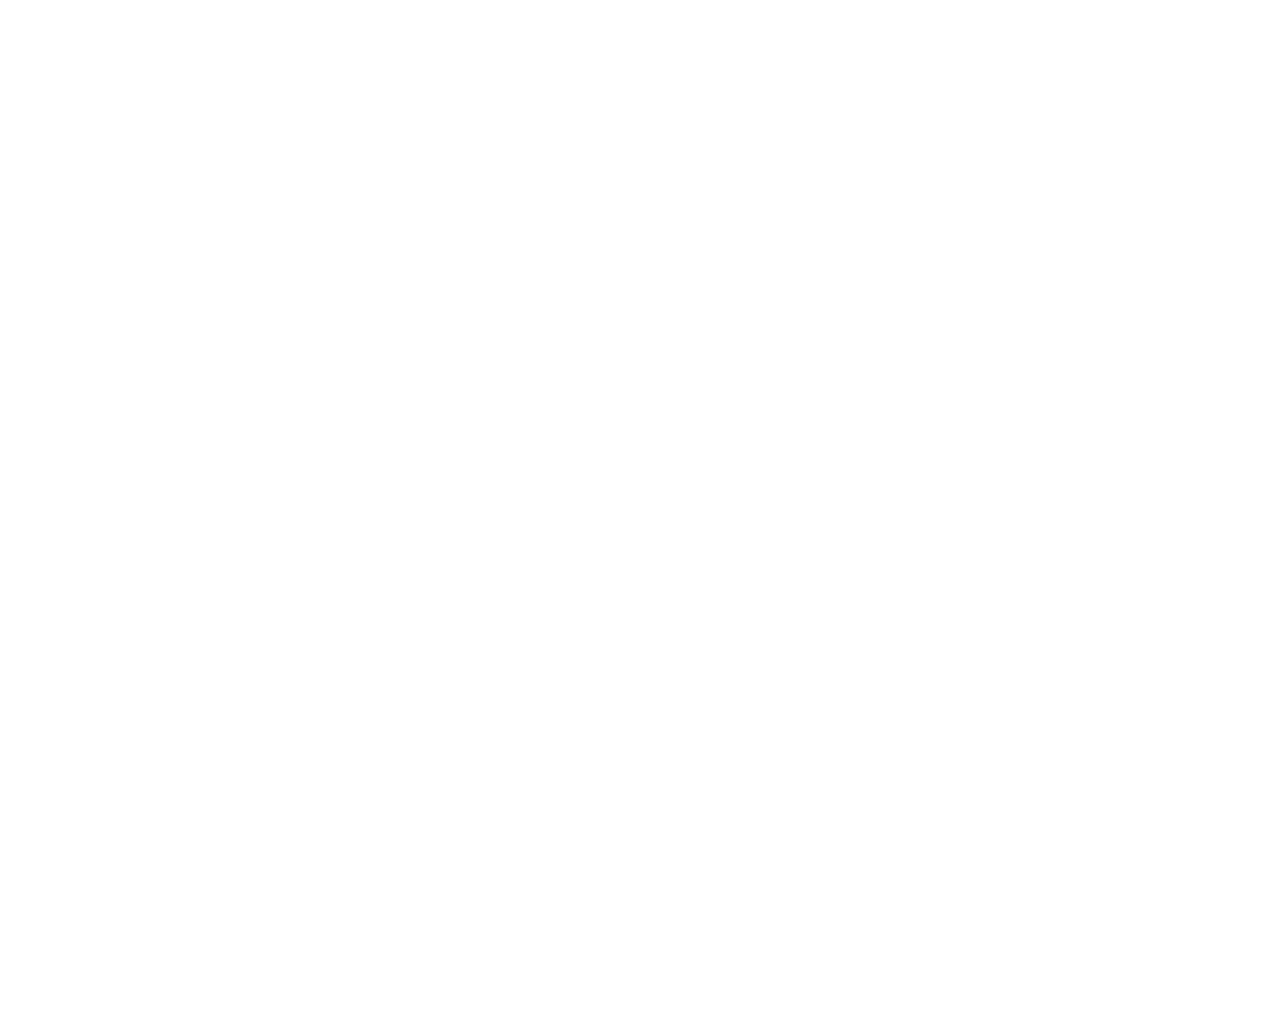
==== commit cfe7dd23: "seee" ====
--- a/portfolio-details.html
+++ b/portfolio-details.html
@@ -129,15 +129,23 @@
               <div class="swiper-wrapper align-items-center">
 
                 <div class="swiper-slide">
-                  <img src="assets/img/portfolio/Aps_02.jpg" alt="">
+                  <img src="assets/img/portfolio/DEF_1.jpg" alt="">
                 </div>
 
                 <div class="swiper-slide">
-                  <img src="assets/img/portfolio/Aps_03.jpg" alt="">
+                  <img src="assets/img/portfolio/DEF_2.jpg" alt="">
                 </div>
 
                 <div class="swiper-slide">
-                  <img src="assets/img/portfolio/Aps_04.jpg" alt="">
+                  <img src="assets/img/portfolio/DEF_3.jpg" alt="">
+                </div>
+
+                <div class="swiper-slide">
+                  <img src="assets/img/portfolio/DEF_4.jpg" alt="">
+                </div>
+                
+                <div class="swiper-slide">
+                  <img src="assets/img/portfolio/DEF_5.jpg" alt="">
                 </div>
 
               </div>
@@ -149,11 +157,7 @@
             <div class="portfolio-info" data-aos="fade-up" data-aos-delay="200">
               <h3>ijara beruvchi</h3>
               <ul>
-                <li><strong>Saodova Dilbar</strong></li>
-                <li><strong>Manzil</strong>:Termiz shahar A.Avloniy MFY.A.Navoiy 29 a.uy</li>
-                <li><strong>ijara uyining narxi</strong>:300 000</li>
-                <li><strong>ijaraga qabul qilinuvchi talabalar soni</strong>:8</li>
-                <li><strong>bog'lanish</strong>:93-042-37-32</li>
+                <li><strong>Хорижий тил ва адабиёти факультети талабалари учун Моворо массиви 16-этаж уйлари 1-этаж 2 хонали хонадон, уй эгаси Хадича опа, тел: +998936568700, ижара хақи 300 минг сўм</strong></li>
               </ul>
             </div>
           </div>
@@ -191,15 +195,19 @@
                   <div class="swiper-wrapper align-items-center">
     
                     <div class="swiper-slide">
-                      <img src="assets/img/portfolio/Aps_02.jpg" alt="">
+                      <img src="assets/img/portfolio/vep1.jpg" alt="">
                     </div>
     
                     <div class="swiper-slide">
-                      <img src="assets/img/portfolio/Aps_03.jpg" alt="">
+                      <img src="assets/img/portfolio/vep2.jpg" alt="">
                     </div>
     
                     <div class="swiper-slide">
-                      <img src="assets/img/portfolio/Aps_04.jpg" alt="">
+                      <img src="assets/img/portfolio/vep3.jpg" alt="">
+                    </div>
+                    
+                    <div class="swiper-slide">
+                      <img src="assets/img/portfolio/vep4.jpg" alt="">
                     </div>
     
                   </div>
@@ -211,11 +219,13 @@
                 <div class="portfolio-info" data-aos="fade-up" data-aos-delay="200">
                   <h3>ijara beruvchi</h3>
                   <ul>
-                    <li><strong>Mengnorova Yulduz</strong></li>
-                    <li><strong>Manzil</strong>:Termiz shahar Navro‘z MFY Ibn Sino ko‘chasi 17 uy 12 xonadon</li>
-                    <li><strong>ijara uyining narxi</strong>:300 000</li>
-                    <li><strong>ijaraga qabul qilinuvchi talabalar soni</strong>:4</li>
-                    <li><strong>bog'lanish</strong>:90-225-15-91 </li>
+                    <li><strong>Термиз шахар Фарход МФЙ Гулобод кўчаси 5-уй.
+                      7 та талаба қиз қўяди.
+                      Уй эгаси:Темурова Замира
+                      Тел:+998 77 029 84 09
+                      Ижара нархи:300минг
+                      Шароит яхши.Ховли жой.
+                      Уй эгаси билан бирга яшайди.</strong></li>
                   </ul>
                 </div>
               </div>
@@ -254,15 +264,22 @@
                 <div class="swiper-wrapper align-items-center">
   
                   <div class="swiper-slide">
-                    <img src="assets/img/portfolio/Aps_02.jpg" alt="">
+                    <img src="assets/img/portfolio/sef1.jpg" alt="">
                   </div>
   
                   <div class="swiper-slide">
-                    <img src="assets/img/portfolio/Aps_03.jpg" alt="">
+                    <img src="assets/img/portfolio/sef2.jpg" alt="">
                   </div>
   
                   <div class="swiper-slide">
-                    <img src="assets/img/portfolio/Aps_04.jpg" alt="">
+                    <img src="assets/img/portfolio/sef3.jpg" alt="">
+                  </div>
+                  
+                  <div class="swiper-slide">
+                    <img src="assets/img/portfolio/sef4.jpg" alt="">
+                  </div>
+                  <div class="swiper-slide">
+                    <img src="assets/img/portfolio/sef5.jpg" alt="">
                   </div>
   
                 </div>
@@ -274,11 +291,14 @@
               <div class="portfolio-info" data-aos="fade-up" data-aos-delay="200">
                 <h3>ijara beruvchi</h3>
                 <ul>
-                  <li><strong>Ro‘ziqulov Sirojiddin</strong></li>
-                  <li><strong>Manzil</strong>:Farxod MFY Gulobod 32 uy </li>
-                  <li><strong>ijara uyining narxi</strong>:300 000</li>
-                  <li><strong>ijaraga qabul qilinuvchi talabalar soni</strong>:10</li>
-                  <li><strong>bog'lanish</strong>:91-582-02-02 </li>
+                  <li><strong>Термиз шахар Жайхун МФЙ 4-кичик даха 15 уй 26 хонадон.
+                    2-хонадан иборат.
+                    Хамма шароит бор.
+                    Уй эгаси: Худойбердиева Умида
+                    Яшил худуд.
+                    6 та  талаба Мактабгача таьлим факултетидан олинади
+                    300минг сўмдан
+                    Тел ракам:945170081</strong></li>
                 </ul>
               </div>
             </div>
@@ -317,15 +337,35 @@
               <div class="swiper-wrapper align-items-center">
 
                 <div class="swiper-slide">
-                  <img src="assets/img/portfolio/Aps_02.jpg" alt="">
+                  <img src="assets/img/portfolio/ef1.jpg" alt="">
                 </div>
 
                 <div class="swiper-slide">
-                  <img src="assets/img/portfolio/Aps_03.jpg" alt="">
+                  <img src="assets/img/portfolio/ef2.jpg" alt="">
                 </div>
 
                 <div class="swiper-slide">
-                  <img src="assets/img/portfolio/Aps_04.jpg" alt="">
+                  <img src="assets/img/portfolio/ef3.jpg" alt="">
+                </div>
+
+                <div class="swiper-slide">
+                  <img src="assets/img/portfolio/ef4.jpg" alt="">
+                </div>
+
+                <div class="swiper-slide">
+                  <img src="assets/img/portfolio/ef5.jpg" alt="">
+                </div>
+
+                <div class="swiper-slide">
+                  <img src="assets/img/portfolio/ef6.jpg" alt="">
+                </div>
+
+                <div class="swiper-slide">
+                  <img src="assets/img/portfolio/e7.jpg" alt="">
+                </div>
+
+                <div class="swiper-slide">
+                  <img src="assets/img/portfolio/ef8.jpg" alt="">
                 </div>
 
               </div>
@@ -337,11 +377,12 @@
             <div class="portfolio-info" data-aos="fade-up" data-aos-delay="200">
               <h3>ijara beruvchi</h3>
               <ul>
-                <li><strong>Ortiqova Dilnoza</strong></li>
-                <li><strong>Manzil</strong>:Termiz shahar farxod MFY Zilol ko‘chasi 4 uy 18 xonadon</li>
-                <li><strong>ijara uyining narxi</strong>:300 000</li>
-                <li><strong>ijaraga qabul qilinuvchi talabalar soni</strong>:4</li>
-                <li><strong>bog'lanish</strong>:97-225-28-21</li>
+                <li><strong>Термиз шахар Фарход МФЙ Сўғдиёна кўчаси 4А-уй ижара хонадони.
+                  Уй эгаси:Эркабоева Гулнора.
+                  25-30 та талаба қиз ижарага қўяди.
+                  Шароити яхши.
+                  Нарх:300мингдан коммунал тўлови ичида
+                  Тел:900750082</strong></li>
               </ul>
             </div>
           </div>
